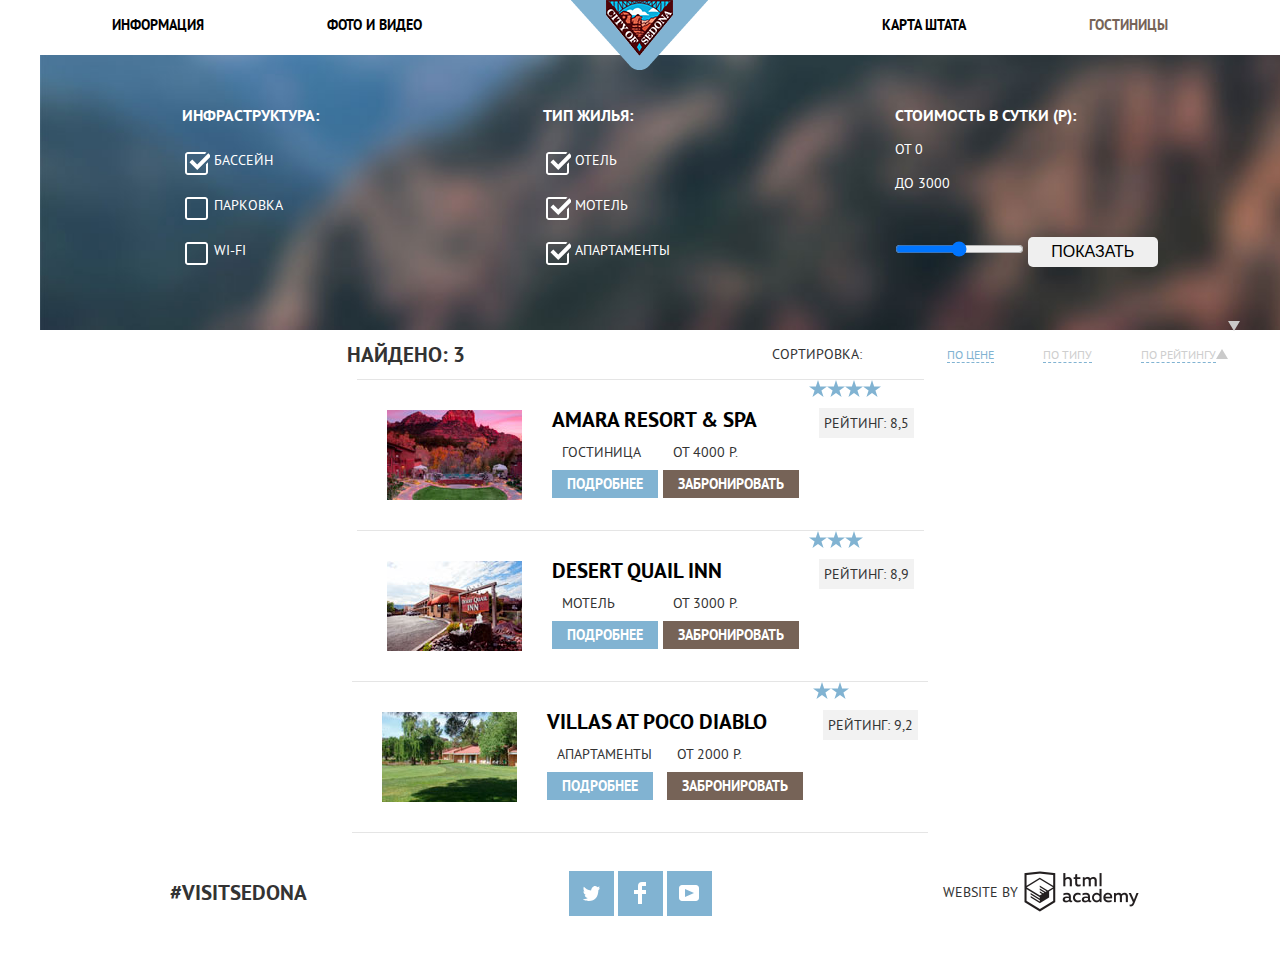
==== hotels.html @ c410ad56 "изменения" ====
<!DOCTYPE html>
<html lang="ru">
  <head>
    <meta charset="utf-8">
    <title>HTML Academy: Седона</title>
    <link href="https://fonts.googleapis.com/css?family=PT+Sans:400,700&amp;subset=cyrillic" rel="stylesheet">
    <link href="css/normalize.css" rel="stylesheet">
    <link href="css/style.css" rel="stylesheet">
  </head>
  <body>

    <header class="main-header">
      <nav class="main-navigation">
        <a class="main-header-logo" href="index.html">
          <img src="img/logo-sedona.png" alt="Логотип City of Sedona">
        </a>
        <ul class="site-navigation">
          <li><a href="index.html#info">Информация</a></li>
          <li><a href="library.html">Фото и Видео</a></li>
          <li><a href="index.html#map">Карта Штата</a></li>
          <li><a id="visited" href="hotels.html">Гостиницы</a></li>
        </ul>
      </nav>
    </header>

    <main class="hotels">
      <h1 class="visually-hidden">Поиск размещения</h1>
      <section>
        <h2 class="visually-hidden">Критерии поиска</h2>

        <form class="search-form" action="/echo" method="post">
          <ul class="settings">
            <li class="filter">Инфраструктура:
              <ul>
                <li class="filter-option"><input class="checkbox" type="checkbox" id="infr1" name="pool" value="pool" checked><label for="infr1"> Бассейн</label></li>
                <li class="filter-option"><input class="checkbox" type="checkbox" id="infr2" name="parking" value="parking"><label for="infr2"> Парковка</label></li>
                <li class="filter-option"><input class="checkbox" type="checkbox" id="infr3" name="wi-fi" value="wi-fi"><label for="infr3"> Wi-Fi</label></li>
              </ul>
            </li>
            <li class="filter">Тип жилья:
              <ul>
                <li class="filter-option"><input class="checkbox" type="checkbox" id="type1" name="hotel" value="hotel" checked><label for="type1"> Отель</label></li>
                <li class="filter-option"><input class="checkbox" type="checkbox" id="type2" name="motel" value="motel" checked><label for="type2"> Мотель</label></li>
                <li class="filter-option"><input class="checkbox" type="checkbox" id="type3" name="apartments" value="apartments" checked><label for="type3"> Апартаменты</label></li>
              </ul>
            </li>
            <li class="filter">Стоимость в сутки (Р):
              <div class="price-range">
                <p>От 0</p><p>До 3000</p>
              </div>
              <input type="range" name="range" min="0" max="3500" step="10">
              <button class="results-btn" type="submit">Показать</button>
            </li>
          </ul>
        </form>
      </section>

      <section class="results">
        <h2 class="visually-hidden">Результаты поиска</h2>

        <div class="results-controls">
          <p class="results-title">Найдено:<output name="results-number" id="results-number"> 3</output></p>
          <p class="sorting">Сортировка:</p>

          <ul class="sorting-list">
            <li><a id="active" href="pricing.hotels.html">По цене</a></li>
            <li><a href="housing.hotels.html">По типу</a></li>
            <li><a href="ranking.hotels.html">По рейтингу</a></li>
          </ul>

          <div class="sorting-controls">
            <a class="sorting-up" href="#"></a>
            <a class="sorting-down" href="#"></a>
          </div>
        </div>

        <ul class="sorting-item">

          <li class="item">
            <img class="hotel-photo" src="img/amararesortspa.jpg" alt="Изображение Amara Resort & SPA">
            <div class="hotel-description">
              <a class="item-title" href="Amara-Resort-SPA.html">Amara Resort & SPA</a>
              <div class="reference">
                <div>
                  <p>Гостиница</p>
                  <a class="hotel-info" href="hotel-info.html">Подробнее</a>
                </div>
                <div>
                  <p>От 4000 Р.</p>
                  <a class="hotel-booking" href="hotel-book.html">Забронировать</a>
                </div>
              </div>
            </div>
            <div class="raiting">
              <div class="four-stars"></div>
              <p>Рейтинг: 8,5</p>
            </div>
          </li>

          <li class="item">
            <img class="hotel-photo"  src="img/desertquailinn-hotels.jpg" alt="Изображение Desert Quail Inn">
            <div class="hotel-description">
              <a class="item-title" href="Desert-Quail-Inn.html">Desert Quail Inn</a>
              <div class="reference">
                <div>
                  <p>Мотель</p>
                  <a class="hotel-info" href="hotel-info.html">Подробнее</a>
                </div>
                <div>
                  <p>От 3000 Р.</p>
                  <a class="hotel-booking" href="hotel-book.html">Забронировать</a>
                </div>
              </div>
            </div>
            <div class="raiting">
              <div class="three-stars"></div>
              <p>Рейтинг: 8,9</p>
            </div>
          </li>

          <li class="item">
            <img class="hotel-photo" src="img/villasatpocodiablo-hotels.jpg" alt="Изображение Villas at Poco Diablo">
            <div class="hotel-description">
              <a class="item-title" href="Villas-at-Poco-Diablo.html">Villas at Poco Diablo</a>
              <div class="reference">
                <div>
                  <p>Апартаменты</p>
                  <a class="hotel-info" href="hotel-info.html">Подробнее</a>
                </div>
                <div>
                  <p>От 2000 Р.</p>
                  <a class="hotel-booking" href="hotel-book.html">Забронировать</a>
                </div>
              </div>
            </div>
            <div class="raiting">
              <div class="two-stars"></div>
              <p>Рейтинг: 9,2</p>
            </div>
          </li>
        </ul>

      </section>
    </main>

    <footer class="main-footer">
      <p class="hashtag">#visitsedona</p>

      <div>
        <a class="social" href="#"><div class="twitter"></div></a>
        <a class="social" href="#"><div class="facebook"></div></a>
        <a class="social" href="#"><div class="youtube"></div></a>
      </div>

      <p class="copyright">Website by
        <a class="design" href="https://htmlacademy.ru/intensive/htmlcss">
        </a>
      </p>
    </footer>

  </body>
</html>
---- css/style.css ----
@font-face {
  font-family: "PT Sans";
  src: url(../fonts/ptsans.woff2) format("woff2");
  font-weight: 400;
  font-style: normal;
}

@font-face {
  font-family: "PT Sans";
  src: url(../fonts/ptsansbold.woff2) format("woff2");
  font-weight: 700;
  font-style: normal;
}

body {
  margin: 0 auto;
  padding: 0;
  max-width: 1200px;
  min-width: 768px;
  line-height: 20px;
  text-align: center;

  font-family: "PT Sans", "Arial", sans-serif;
  font-size: 14px;
  color: rgb(51, 51, 51);
  text-transform: uppercase;
}

a {
  text-decoration: none;
  color: #000000;
}

h3 {
  padding: 0 35px;
  text-align: center;
  font-size: 21px;
}

.visually-hidden {
  display: none;
}

.map {
  margin-bottom: -50px;
}

/* HEADER */

.main-navigation {
  padding: 0;
  margin: 0 auto;
}

.main-header-logo {
  display: inline-block;
  width: 100%;
  padding: 0;
  margin: 0 auto;
}

li {
  list-style: none;
}

.main-navigation ul {
  display: flex;
  justify-content: space-between;
  padding: 0;
  margin: -60px 6% 20px 6%;
}

.site-navigation li {
  font-weight: bold;
}

.site-navigation li:nth-child(2) {
  margin-right: 16%;
}

.site-navigation li:nth-child(3) {
  margin-left: 16%;
}

.site-navigation a:hover {
  color: rgb(129, 179, 210);
}

.site-navigation a:active {
  color: rgb(206, 206, 206);
}

#visited {
  color: rgb(118, 99, 87);
}

/* FOOTER */
.main-footer {
  z-index: 100;
  display: flex;
  justify-content: space-between;
  align-items: center;
  height: 120px;
  margin: 0 auto;
  padding: 0;
  background: rgba(255, 255, 255, 0.8);
}

.hashtag {
  width: 33%;
  vertical-align: middle;
  text-align: center;

  font-size: 21px;
  font-weight: bold;
}

.social {
  display: inline-block;
  vertical-align: middle;
  width: 45px;
  height: 45px;
  background-color: rgb(129, 179, 210);
}

.social:hover {
  background-color: rgb(102, 158, 192);
}

.social:active {
  background-color: rgb(84, 150, 189);
}

.social div:active {
  opacity: 0.3;
}

.twitter {
  display: block;
  width: 45px;
  height: 45px;
  background-image: url("../img/twitter.svg");
  background-repeat: no-repeat;
  background-position: center;
}

.facebook {
  display: block;
  width: 45px;
  height: 45px;
  background-image: url("../img/fb-icon.svg");
  background-repeat: no-repeat;
  background-position: center;
}

.youtube {
  display: block;
  width: 45px;
  height: 45px;
  background-image: url("../img/youtube.svg");
  background-repeat: no-repeat;
  background-position: center;
}

.copyright {
  display: inline-block;
  align-items: middle;
  width: 33%;
  white-space: nowrap;
}

.design {
  display: inline-block;
  width: 120px;
  height: 45px;
  vertical-align: middle;
  background-image: url("../img/logo-htmlacademy.png");
  background-repeat: no-repeat;
  background-position: right;
  background-size: auto;
  background-position: top;
}

.design:hover {
  background-image: url("../img/logo-htmlacademy.png");
  background-repeat: no-repeat;
  background-position: right;
  background-size: auto;
  background-position: 50% 53%;
}

.design:active {
  display: inline-block;
  width: 120px;
  height: 45px;
  vertical-align: middle;
  background-image: url("../img/logo-htmlacademy.png");
  background-repeat: no-repeat;
  background-position: right;
  background-size: auto;
  background-position: 50% 104%;
}

/* CONTAINER */

.mountains {
  z-index: -1;
  position: relative;
  width: 100%;
  height: 500px;
  margin: auto;
  background-image: url("../img/background-index.jpg");
  background-position: top;
  background-repeat: no-repeat;
  background-size: cover;
}

.text {
  height: 500px;
  width: 100%;
  margin: auto;
  background-image: url("../img/text-index.png");
  background-position: center;
  background-repeat: no-repeat;
}

.frame {
  position: absolute;
  bottom: 0;
  width: 100%;
  height: 60px;
  margin: 0 auto;
  background: url("../img/frame-index.png"); background-repeat: no-repeat;
  background-position: bottom;
}

.welcome-promo {
  margin: 40px auto;
  font-size: 21px;
  font-weight: bold;
}

.welcome-text {
  margin: 40px auto 60px auto;
}

.features-ill,
.features-ill p {
  margin: 0 auto;
  display: flex;
  justify-content: center;
  background-color: rgb(129, 179, 210);
  color: #ffffff;
}

.services {
  margin: 0 auto;
}

.reverse {
  display: flex;
  flex-direction: row-reverse;
  justify-content: center;
  align-items: stretch;
}

.service-item,
.feature {
  margin: 0 auto;
  padding: 50px;
  display: flex;
  flex-direction: column;
  justify-content: center;
  align-items: stretch;
  width: 33.33%;
}

.number {
  padding: 20px;
}

.service-navigator,
.features-list {
  margin: 0;
  padding: 0;
  display: flex;
  justify-content: space-between;
}

.housing::before {
  content: "";
  display: block;
  margin: 20px auto;
  width: 75px;
  height: 75px;
  background-image: url("../img/icon-1.svg");
  background-repeat: no-repeat;
}

.food::before {
  content: "";
  display: block;
  margin: 20px auto;
  width: 75px;
  height: 75px;
  background-image: url("../img/icon-3.svg");
  background-repeat: no-repeat;
}

.souvenirs::before {
  content: "";
  display: block;
  margin: 20px auto;
  width: 65px;
  height: 75px;
  background-image: url("../img/icon-2.svg");
  background-repeat: no-repeat;
}

.features {
  margin: 0 auto;
  background-color: rgb(238, 238, 238);
}

.illustration-1 {
  display: block;
  width: 66.66%;
  background-image: url("../img/sedonacity-index.jpg");
  background-position: center;
  background-repeat: no-repeat;
  background-size: cover;
}

.illustration-2 {
  display: block;
  width: 66.66%;
  background-image: url("../img/devilroad-index.jpg");
  background-position: center;
  background-repeat: no-repeat;
  background-size: cover;
}

.service-item {
  position: relative;
  margin: 0 auto;
  padding: 30px;
  text-align: center;
}

.question {
  margin: 50px auto;
  font-size: 30px;
  text-align: center;
  font-weight: bold;
}

.form-title {
  margin: 50px auto 0 auto;
  width: 570px;
  height: 85;
  padding: 25px;
  background-color: rgb(118, 99, 87);

  font-size: 21px;
  font-weight: bold;
  text-align: center;
  color: #ffffff;
}

.hotel-search {
  z-index: 10;
  position: absolute;
  margin: 0 auto;
  right: 0;
  left: 0;
  padding: 50px;
  width: 520px;
  height: 350px;
  text-align: center;
  vertical-align: middle;
  background-color: #ffffff;
  box-shadow: 0 2px 15px 1px rgba(0, 0, 0, 0.5);

  font-family: inherit;
}

.form p {
  margin: 0;
  padding: 0;

  font-weight: bold;
}

.form p > input {
  margin: 20px -2px;
  padding: 0;

  font-weight: bold;
  color: rgba(0, 0, 0,);
}

.date input {
  margin: 0 auto 20px auto;
  padding: 0;
  width: 345px;
  height: 40px;
  background-color: rgb(242, 242, 242);
  border: none;
}

.date input:hover {
  background-color: rgb(235, 235, 235);
}

.date input:focus {
  background-color: none;
  border: 3px solid rgb(235, 235, 235);
}

.counter input {
  margin: 0 auto;
  width: 40px;
  height: 40px;
  background-color: rgb(242, 242, 242);
  text-align: center;
  border: none;
  border-radius: 0;
}

.counter {
  font-size: 0;
}

.form label {
  display: inline-block;
  text-align: left;
}

.search-button {
  margin: 20px auto;
  padding: 0;
  height: 60px;
  width: 460px;
  text-align: center;
  vertical-align: middle;
  background-color: rgb(129, 179, 210);
  border: none;
  border-radius: 0;

  font-size: 21px;
  font-weight: bold;
  color: #ffffff;
}

.search-button:hover {
    background-color: rgb(129, 179, 210);
}

.search-button:active {
    opacity: 5;
    background-color: rgb(84, 150, 189);
}
/* Hotels*/

#active {
  color: rgb(129, 179, 210);
}

.search-form {
  width: 100%;
  height: 215px;
  margin: 0 auto;
  padding: 30px;
  background: url("../img/background-hotes.jpg") no-repeat 100%;
  background-position: center;
  background-size: cover;

  font-family: inherit;
  color: #ffffff;
}

.settings {
  display: flex;
  margin: 0;
  padding: 0;

  font-size: 16px;
  font-weight: bold;
}

.filter {
  margin: 20px auto;
  padding: 0;
  text-align: left;
}

.filter ul {
  padding: 0;
}

.filter-option {
  margin: 25px auto;
  padding-left: 15px;
  font-size: 14px;
  font-weight: normal;
}

.checkbox {
  opacity: 0;
}

label {
  position: relative;
}

input[type="checkbox"] + label::before {
  position: absolute;
  top: 0;
  left: -25px;
  content: "";
  display: block;
  width: 25px;
  height: 25px;
  background-image: url("../img/checkbox-off.svg");
  background-repeat: no-repeat;
  background-position: left;
}

input[type="checkbox"]:checked + label::before {
  position: absolute;
  top: 0;
  left: -25px;
  content: "";
  display: block;
  width: 25px;
  height: 25px;
  background-image: url("../img/checkbox-on.svg");
  background-repeat: no-repeat;
  background-position: left;
}

.price-range {
  font-size: 14px;
  font-weight: normal;
}

.results-btn {
  margin: 30px auto;
  width: 130px;
  height: 30px;
  border-radius: 5px;
  border-color: transparent;
  text-transform: uppercase;
}

.results {
  display: flex;
  flex-direction: column;
  align-items: stretch;
}

.results-controls {
  display: flex;
  justify-content: flex-start;
  margin: 0;
  padding: 0;
}

.results-controls li {
  display: inline-block;
  margin-left: 45px;

  font-size: 12px;
}

.results-title,
.results-number,
.item-title  {
  margin: auto;
  font-size: 21px;
  font-weight: bold;
}

.sorting-list a {
  border-bottom: 1px dashed rgb(129, 179, 210);
  color: rgb(206, 206, 206);

}
.sorting-list a:hover {
  border-bottom: 1px dashed rgb(129, 179, 210);
  color: rgb(129, 179, 210);
}

.sorting-list a:active {
  color: rgb(0, 0, 0);
}

.sorting-up {
  width: 0;
	height: 0;
	border-left: 6px solid transparent;
	border-right: 6px solid transparent;
	border-bottom: 10px solid rgb(202, 202, 202);
}

.sorting-up:hover {
  border-bottom: 10px solid rgb(0, 0, 0);
}

.sorting-up:active {
  border-bottom: 10px solid rgb(129, 179, 210);
}

.sorting-down {
  width: 0;
	height: 0;
  border-top: 10px solid rgb(202, 202, 202);
	border-left: 6px solid transparent;
	border-right: 6px solid transparent;
}

.sorting-down:hover {
  border-top: 10px solid rgb(0, 0, 0);
}

.sorting-down:active {
  border-top: 10px solid rgb(129, 179, 210);
}

.sorting-item {
  display: flex;
  flex-direction: column;
  margin: 0 auto;
  padding: 0;
}

.item {
  display: flex;
  margin: 0 auto;
  padding: 0;
  border-top: 1px solid rgb(229, 229, 229);
}

.item:last-child {
border-bottom: 1px solid rgb(229, 229, 229);
}

.hotel-photo {
  margin: 30px;
  padding: 0;
  align-self: flex-start;
}

.hotel-description {
  display: inline-block;
  margin: 30px 0;
  padding: 0;
  text-align: left;
}

.item p {
  margin: 10px;
  padding: 0;
}

.reference {
  margin-right: 5px;
  display: flex;
  flex-direction: row;
}

.reference div {
  margin-right: 5px;
}

.item-title:hover {
  color: rgb(129, 179, 210);
}

.item-title:active {
  color: rgb(206, 206, 206);
}

.hotel-info {
  margin: 0 auto;
  padding: 5px 15px;
  text-align: center;
  vertical-align: middle;
  background-color: rgb(129, 179, 210);

  font-weight: bold;
  color: #ffffff;
}

.hotel-info:hover {
  background-color: rgb(102, 158, 192);
}

.hotel-info:active {
  background-color: rgb(84, 150, 189);
  color: rgba(255, 225, 225, 0.5);
}

.hotel-booking {
  margin: 0 auto;
  padding: 5px 15px;
  text-align: center;
  vertical-align: middle;
  background-color: rgb(118, 99, 87);

  font-size: 14px;
  font-weight: bold;
  color: #ffffff;
}

.hotel-booking:hover {
  background-color: rgb(96, 78, 67);
}

.hotel-booking:active {
  background-color: rgb(80, 62, 51);
  color: rgba(255, 225, 225, 0.5);
}

.raiting {
  margin: 0;
  padding: 0;
  justify-content: flex-end;
  align-items: stretch;
}

.raiting p {
  padding: 5px;
  background-color: rgb(242, 242, 242);
  text-align: right;
  vertical-align: bottom;
}

.four-stars {
  content: "";
  display: block;
  width: 72px;
  height: 18px;
  background-image: url(../img/star.svg);
  background-repeat: repeat-x;
}

.three-stars {
  content: "";
  display: block;
  width: 54px;
  height: 18px;
  background-image: url(../img/star.svg);
  background-repeat: repeat-x;
}

.two-stars {
  content: "";
  display: block;
  width: 36px;
  height: 18px;
  background-image: url(../img/star.svg);
  background-repeat: repeat-x;
}
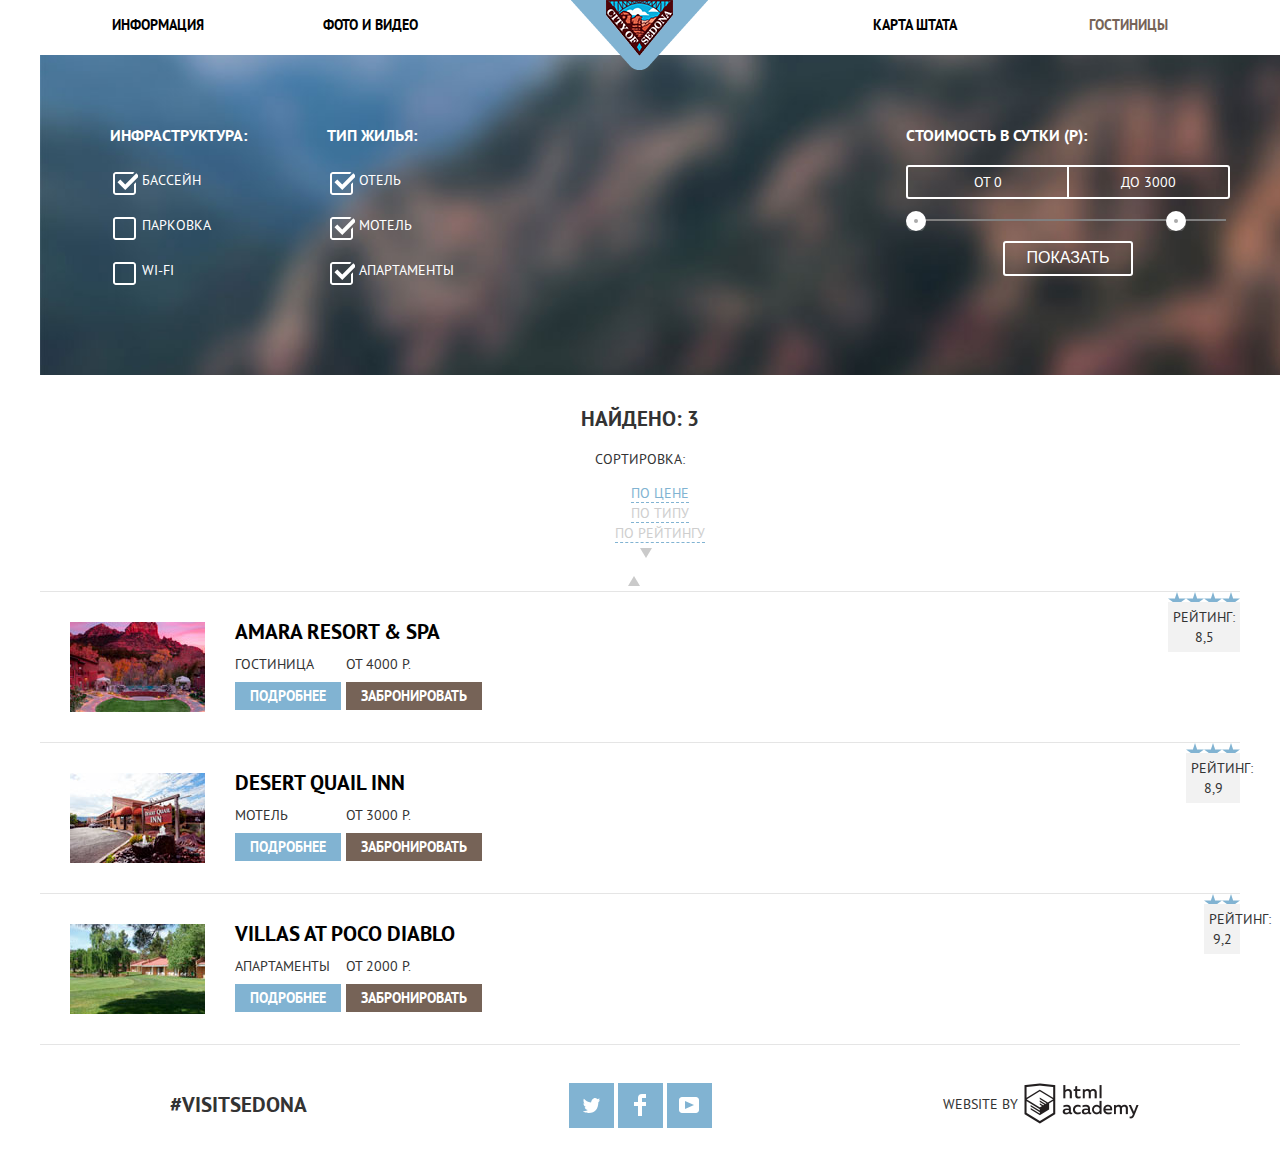
==== commit 1dd4dffa: "Правки" ====
--- a/hotels.html
+++ b/hotels.html
@@ -46,21 +46,25 @@
             </li>
             <li class="filter">Стоимость в сутки (Р):
               <div class="price-range">
-                <p>От 0</p><p>До 3000</p>
+                <p class="from">От 0</p><p>До 3000</p>
               </div>
-              <input type="range" name="range" min="0" max="3500" step="10">
+              <div class="range">
+                <div class="left handle">
+                </div>
+                <div class="right handle">
+                </div>
+              </div>
               <button class="results-btn" type="submit">Показать</button>
             </li>
           </ul>
         </form>
       </section>
 
-      <section class="results">
+      <section>
         <h2 class="visually-hidden">Результаты поиска</h2>
-
-        <div class="results-controls">
+        <p class="results">
           <p class="results-title">Найдено:<output name="results-number" id="results-number"> 3</output></p>
-          <p class="sorting">Сортировка:</p>
+          <p>Сортировка:</p>
 
           <ul class="sorting-list">
             <li><a id="active" href="pricing.hotels.html">По цене</a></li>
@@ -72,7 +76,7 @@
             <a class="sorting-up" href="#"></a>
             <a class="sorting-down" href="#"></a>
           </div>
-        </div>
+        </p>
 
         <ul class="sorting-item">
 
@@ -91,8 +95,7 @@
                 </div>
               </div>
             </div>
-            <div class="raiting">
-              <div class="four-stars"></div>
+            <div class="raiting four-stars">
               <p>Рейтинг: 8,5</p>
             </div>
           </li>
@@ -112,8 +115,7 @@
                 </div>
               </div>
             </div>
-            <div class="raiting">
-              <div class="three-stars"></div>
+            <div class="raiting three-stars">
               <p>Рейтинг: 8,9</p>
             </div>
           </li>
@@ -133,8 +135,7 @@
                 </div>
               </div>
             </div>
-            <div class="raiting">
-              <div class="two-stars"></div>
+            <div class="raiting two-stars">
               <p>Рейтинг: 9,2</p>
             </div>
           </li>
--- a/css/style.css
+++ b/css/style.css
@@ -41,8 +41,8 @@
   display: none;
 }
 
-.map {
-  margin-bottom: -50px;
+.maps {
+  margin-bottom: -25px;
 }
 
 /* HEADER */
@@ -71,15 +71,26 @@
 }
 
 .site-navigation li {
-  font-weight: bold;
-}
-
+  width: 20%;
+  font-weight: bold;
+}
+
+.site-navigation li:first-child,
 .site-navigation li:nth-child(2) {
-  margin-right: 16%;
+  text-align: left;
+}
+
+.site-navigation li:nth-child(2) {
+  margin-right: auto;
 }
 
 .site-navigation li:nth-child(3) {
-  margin-left: 16%;
+  margin-left: auto;
+}
+
+.site-navigation li:nth-child(3),
+.site-navigation li:last-child {
+  text-align: right;
 }
 
 .site-navigation a:hover {
@@ -96,6 +107,7 @@
 
 /* FOOTER */
 .main-footer {
+  position: relative;
   z-index: 100;
   display: flex;
   justify-content: space-between;
@@ -244,15 +256,15 @@
   margin: 40px auto 60px auto;
 }
 
-.features-ill,
-.features-ill p {
-  margin: 0 auto;
-  display: flex;
-  justify-content: center;
+.features-ill {
+  margin: 0;
+  display: flex;
+  box-sizing: border-box;
   background-color: rgb(129, 179, 210);
   color: #ffffff;
 }
 
+}
 .services {
   margin: 0 auto;
 }
@@ -260,19 +272,17 @@
 .reverse {
   display: flex;
   flex-direction: row-reverse;
-  justify-content: center;
   align-items: stretch;
 }
 
 .service-item,
 .feature {
-  margin: 0 auto;
+  margin: 0;
   padding: 50px;
-  display: flex;
-  flex-direction: column;
-  justify-content: center;
-  align-items: stretch;
+  box-sizing: border-box;
+  align-self: center;
   width: 33.33%;
+  flex-grow: 1;
 }
 
 .number {
@@ -318,26 +328,27 @@
 }
 
 .features {
-  margin: 0 auto;
+  margin: 0;
+  align-items: stretch;
   background-color: rgb(238, 238, 238);
 }
 
 .illustration-1 {
-  display: block;
   width: 66.66%;
   background-image: url("../img/sedonacity-index.jpg");
   background-position: center;
   background-repeat: no-repeat;
   background-size: cover;
+  flex-shrink: 1;
 }
 
 .illustration-2 {
-  display: block;
   width: 66.66%;
   background-image: url("../img/devilroad-index.jpg");
   background-position: center;
   background-repeat: no-repeat;
   background-size: cover;
+  flex-shrink: 1;
 }
 
 .service-item {
@@ -345,6 +356,11 @@
   margin: 0 auto;
   padding: 30px;
   text-align: center;
+}
+
+.span {
+  margin: 20px auto;
+  padding: 0;
 }
 
 .question {
@@ -370,51 +386,86 @@
 .hotel-search {
   z-index: 10;
   position: absolute;
-  margin: 0 auto;
+  display: inline-block;
   right: 0;
   left: 0;
-  padding: 50px;
-  width: 520px;
+  margin: 0 auto;
+  padding: 55px;
+  width: 510px;
   height: 350px;
-  text-align: center;
-  vertical-align: middle;
   background-color: #ffffff;
   box-shadow: 0 2px 15px 1px rgba(0, 0, 0, 0.5);
 
-  font-family: inherit;
-}
-
-.form p {
-  margin: 0;
-  padding: 0;
-
-  font-weight: bold;
-}
-
-.form p > input {
-  margin: 20px -2px;
-  padding: 0;
-
-  font-weight: bold;
-  color: rgba(0, 0, 0,);
+  font: inherit;
+}
+
+.date,
+.counter {
+  position: relative;
+  display: inline-block;
+  margin: 20px auto;
+  padding: 0;
 }
 
 .date input {
-  margin: 0 auto 20px auto;
-  padding: 0;
   width: 345px;
   height: 40px;
   background-color: rgb(242, 242, 242);
-  border: none;
+  border: 3px solid rgb(242, 242, 242);
 }
 
 .date input:hover {
   background-color: rgb(235, 235, 235);
+  border: 3px solid rgb(235, 235, 235);
 }
 
 .date input:focus {
-  background-color: none;
+  background: none;
   border: 3px solid rgb(235, 235, 235);
+}
+
+.form label {
+  text-align: left;
+  font-weight: bold;
+}
+
+.calendar {
+  position: absolute;
+  top: 10px;
+  right: 10px;
+  display: block;
+  width: 25px;
+  height: 25px;
+  background-image: url("../img/calendar.png");
+  background-repeat: no-repeat;
+  background-position: top;
+}
+
+.calendar:hover {
+  display: block;
+  width: 25px;
+  height: 25px;
+  background-image: url("../img/calendar.png");
+  background-repeat: no-repeat;
+  background-position: 50% 52%;
+}
+
+.calendar:active {
+  display: block;
+  width: 25px;
+  height: 25px;
+  background-image: url("../img/calendar.png");
+  background-repeat: no-repeat;
+  background-position: 50% 104%;
+}
+
+.guests {
+  display: flex;
+  margin-top: 20px;
+  margin-bottom: 20px;
+  margin-left: 30px;
+  align-items: baseline;
+  text-align: center;
 }
 
 .counter input {
@@ -425,15 +476,14 @@
   text-align: center;
   border: none;
   border-radius: 0;
+
+  font-size: 14px;
+  font-weight: bold;
 }
 
 .counter {
   font-size: 0;
-}
-
-.form label {
-  display: inline-block;
-  text-align: left;
+  margin: 0 auto;
 }
 
 .search-button {
@@ -449,6 +499,7 @@
 
   font-size: 21px;
   font-weight: bold;
+  text-transform: uppercase;
   color: #ffffff;
 }
 
@@ -468,7 +519,6 @@
 
 .search-form {
   width: 100%;
-  height: 215px;
   margin: 0 auto;
   padding: 30px;
   background: url("../img/background-hotes.jpg") no-repeat 100%;
@@ -489,13 +539,17 @@
 }
 
 .filter {
-  margin: 20px auto;
+  margin: 40px;
   padding: 0;
   text-align: left;
 }
 
 .filter ul {
   padding: 0;
+}
+
+.filter:last-child {
+  margin-left: auto;
 }
 
 .filter-option {
@@ -540,43 +594,77 @@
 }
 
 .price-range {
+  margin: 20px 0;
+  width: 320px;
+  display: flex;
+  border: 2px solid white;
+  border-radius: 3px;
   font-size: 14px;
   font-weight: normal;
 }
 
+.price-range p {
+  margin: 0;
+  padding: 5px;
+  width: 50%;
+  text-align: center;
+}
+
+.from {
+  border-right: 2px solid white;
+}
+
+.range {
+  position: relative;
+  margin: 20px 0;
+  border-bottom: 2px solid gray;
+  width: 320px;
+}
+
+.handle {
+  display: inline-block;
+  width: 20px;
+  height: 20px;
+  background-image: url("../img/filter-button.svg");
+  background-repeat: no-repeat;
+}
+
+.left {
+  position: absolute;
+  top: -8px;
+}
+
+.right {
+  position: absolute;
+  top: -8px;
+  right: 40px;
+}
+
 .results-btn {
-  margin: 30px auto;
+  display: block;
+  margin: 20px auto;
   width: 130px;
-  height: 30px;
-  border-radius: 5px;
-  border-color: transparent;
+  height: 35px;
+  border: 2px solid white;
+  border-radius: 3px;
+  background-color: transparent;
+  color: inherit;
   text-transform: uppercase;
 }
 
 .results {
   display: flex;
-  flex-direction: column;
-  align-items: stretch;
-}
-
-.results-controls {
-  display: flex;
-  justify-content: flex-start;
-  margin: 0;
-  padding: 0;
-}
-
+  flex-direction: row;
+}
 .results-controls li {
-  display: inline-block;
+  display: inline;
   margin-left: 45px;
-
   font-size: 12px;
 }
 
 .results-title,
-.results-number,
 .item-title  {
-  margin: auto;
+  margin: 20px 0;
   font-size: 21px;
   font-weight: bold;
 }
@@ -628,9 +716,7 @@
 }
 
 .sorting-item {
-  display: flex;
-  flex-direction: column;
-  margin: 0 auto;
+  margin: 0;
   padding: 0;
 }
 
@@ -653,13 +739,14 @@
 
 .hotel-description {
   display: inline-block;
+  flex-grow: 1;
   margin: 30px 0;
   padding: 0;
   text-align: left;
 }
 
 .item p {
-  margin: 10px;
+  margin: 10px auto;
   padding: 0;
 }
 
@@ -723,17 +810,14 @@
 }
 
 .raiting {
-  margin: 0;
-  padding: 0;
-  justify-content: flex-end;
-  align-items: stretch;
+  margin: 0 auto 0 0;
+  padding: 0;
+  text-align: center;
 }
 
 .raiting p {
   padding: 5px;
   background-color: rgb(242, 242, 242);
-  text-align: right;
-  vertical-align: bottom;
 }
 
 .four-stars {
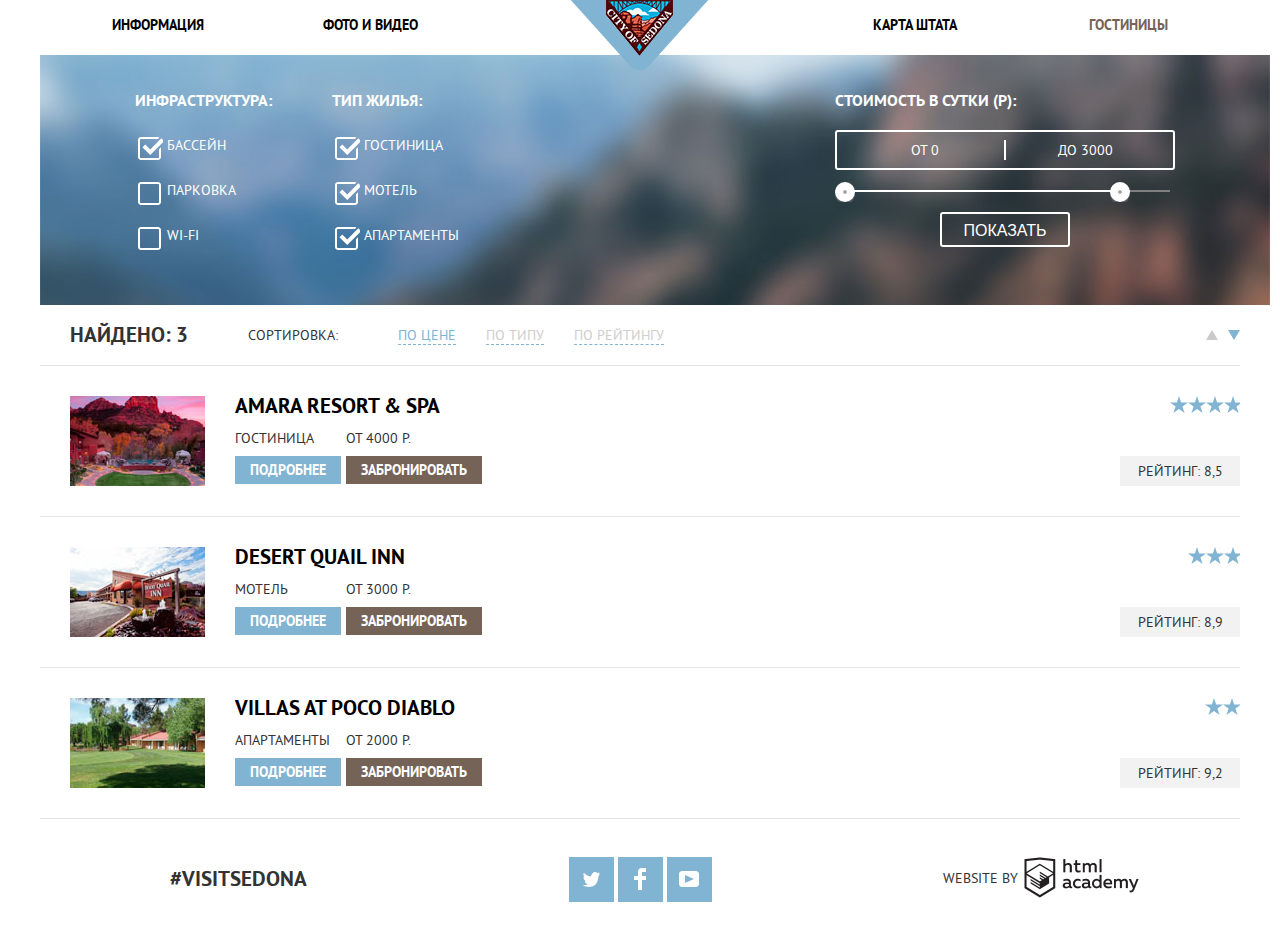
==== commit d9843a16: "Сетки" ====
--- a/hotels.html
+++ b/hotels.html
@@ -39,7 +39,7 @@
             </li>
             <li class="filter">Тип жилья:
               <ul>
-                <li class="filter-option"><input class="checkbox" type="checkbox" id="type1" name="hotel" value="hotel" checked><label for="type1"> Отель</label></li>
+                <li class="filter-option"><input class="checkbox" type="checkbox" id="type1" name="hotel" value="hotel" checked><label for="type1"> Гостиница</label></li>
                 <li class="filter-option"><input class="checkbox" type="checkbox" id="type2" name="motel" value="motel" checked><label for="type2"> Мотель</label></li>
                 <li class="filter-option"><input class="checkbox" type="checkbox" id="type3" name="apartments" value="apartments" checked><label for="type3"> Апартаменты</label></li>
               </ul>
@@ -51,6 +51,7 @@
               <div class="range">
                 <div class="left handle">
                 </div>
+                <div class="filled-range"></div>
                 <div class="right handle">
                 </div>
               </div>
@@ -62,7 +63,7 @@
 
       <section>
         <h2 class="visually-hidden">Результаты поиска</h2>
-        <p class="results">
+        <div class="results">
           <p class="results-title">Найдено:<output name="results-number" id="results-number"> 3</output></p>
           <p>Сортировка:</p>
 
@@ -74,9 +75,9 @@
 
           <div class="sorting-controls">
             <a class="sorting-up" href="#"></a>
-            <a class="sorting-down" href="#"></a>
+            <a id="on" class="sorting-down" href="#"></a>
           </div>
-        </p>
+        </div>
 
         <ul class="sorting-item">
 
@@ -95,9 +96,7 @@
                 </div>
               </div>
             </div>
-            <div class="raiting four-stars">
-              <p>Рейтинг: 8,5</p>
-            </div>
+            <div class="raiting four-stars">Рейтинг: 8,5</div>
           </li>
 
           <li class="item">
@@ -115,9 +114,7 @@
                 </div>
               </div>
             </div>
-            <div class="raiting three-stars">
-              <p>Рейтинг: 8,9</p>
-            </div>
+            <div class="raiting three-stars">Рейтинг: 8,9</div>
           </li>
 
           <li class="item">
@@ -135,9 +132,7 @@
                 </div>
               </div>
             </div>
-            <div class="raiting two-stars">
-              <p>Рейтинг: 9,2</p>
-            </div>
+            <div class="raiting two-stars">Рейтинг: 9,2</div>
           </li>
         </ul>
 
--- a/css/style.css
+++ b/css/style.css
@@ -264,11 +264,6 @@
   color: #ffffff;
 }
 
-}
-.services {
-  margin: 0 auto;
-}
-
 .reverse {
   display: flex;
   flex-direction: row-reverse;
@@ -285,6 +280,19 @@
   flex-grow: 1;
 }
 
+.service-item {
+  position: relative;
+}
+
+.features {
+  margin: 0;
+  background-color: rgb(238, 238, 238);
+}
+
+.services {
+  margin: 0 auto;
+}
+
 .number {
   padding: 20px;
 }
@@ -327,12 +335,6 @@
   background-repeat: no-repeat;
 }
 
-.features {
-  margin: 0;
-  align-items: stretch;
-  background-color: rgb(238, 238, 238);
-}
-
 .illustration-1 {
   width: 66.66%;
   background-image: url("../img/sedonacity-index.jpg");
@@ -349,18 +351,6 @@
   background-repeat: no-repeat;
   background-size: cover;
   flex-shrink: 1;
-}
-
-.service-item {
-  position: relative;
-  margin: 0 auto;
-  padding: 30px;
-  text-align: center;
-}
-
-.span {
-  margin: 20px auto;
-  padding: 0;
 }
 
 .question {
@@ -399,8 +389,7 @@
   font: inherit;
 }
 
-.date,
-.counter {
+.date {
   position: relative;
   display: inline-block;
   margin: 20px auto;
@@ -464,12 +453,14 @@
   margin-top: 20px;
   margin-bottom: 20px;
   margin-left: 30px;
+  padding: 0;
   align-items: baseline;
   text-align: center;
 }
 
 .counter input {
   margin: 0 auto;
+  padding: 0;
   width: 40px;
   height: 40px;
   background-color: rgb(242, 242, 242);
@@ -484,6 +475,27 @@
 .counter {
   font-size: 0;
   margin: 0 auto;
+}
+
+.counter-children-up,
+.counter-children-down,
+.counter-adults-up,
+.counter-adults-down {
+  color: rgb(202, 202, 202);
+}
+
+.counter-children-up:hover,
+.counter-children-down:hover,
+.counter-adults-up:hover,
+.counter-adults-down:hover {
+  color: rgb(0, 0, 0);
+}
+
+.counter-children-up:active,
+.counter-children-down:active,
+.counter-adults-up:active,
+.counter-adults-down:active {
+  color: rgb(129, 179, 210);
 }
 
 .search-button {
@@ -520,9 +532,9 @@
 .search-form {
   width: 100%;
   margin: 0 auto;
-  padding: 30px;
+  padding: 15px;
   background: url("../img/background-hotes.jpg") no-repeat 100%;
-  background-position: center;
+  background-position: top;
   background-size: cover;
 
   font-family: inherit;
@@ -531,7 +543,7 @@
 
 .settings {
   display: flex;
-  margin: 0;
+  margin: 0 50px;
   padding: 0;
 
   font-size: 16px;
@@ -539,7 +551,7 @@
 }
 
 .filter {
-  margin: 40px;
+  margin: 20px 30px;
   padding: 0;
   text-align: left;
 }
@@ -595,6 +607,7 @@
 
 .price-range {
   margin: 20px 0;
+  padding: 8px;
   width: 320px;
   display: flex;
   border: 2px solid white;
@@ -605,7 +618,7 @@
 
 .price-range p {
   margin: 0;
-  padding: 5px;
+  padding: 0;
   width: 50%;
   text-align: center;
 }
@@ -618,7 +631,7 @@
   position: relative;
   margin: 20px 0;
   border-bottom: 2px solid gray;
-  width: 320px;
+  width: 335px;
 }
 
 .handle {
@@ -629,6 +642,10 @@
   background-repeat: no-repeat;
 }
 
+.handle:hover {
+  transform: scale(1.1)
+}
+
 .left {
   position: absolute;
   top: -8px;
@@ -640,9 +657,17 @@
   right: 40px;
 }
 
+.filled-range {
+  position: absolute;
+  left: 15px;
+  border-bottom: 2px solid white;
+  width: 280px;
+}
+
 .results-btn {
   display: block;
   margin: 20px auto;
+  padding: 8px;
   width: 130px;
   height: 35px;
   border: 2px solid white;
@@ -652,14 +677,31 @@
   text-transform: uppercase;
 }
 
+.results-btn:hover {
+  background-color: white;
+  color: rgb(51, 51, 51);
+}
+
 .results {
+  margin: 0;
   display: flex;
   flex-direction: row;
-}
-.results-controls li {
-  display: inline;
-  margin-left: 45px;
-  font-size: 12px;
+  align-items: center;
+  justify-content: space-between;
+}
+
+.results p {
+  margin-left: 30px;
+  margin-right: 30px;
+}
+
+.sorting-list {
+  display: flex;
+  padding: 0;
+}
+
+.sorting-list li {
+  margin-left: 30px;
 }
 
 .results-title,
@@ -667,6 +709,15 @@
   margin: 20px 0;
   font-size: 21px;
   font-weight: bold;
+}
+
+.sorting-controls {
+  display: flex;
+  margin-left: auto;
+}
+
+.sorting-up {
+  margin-right: 10px;
 }
 
 .sorting-list a {
@@ -715,6 +766,10 @@
   border-top: 10px solid rgb(129, 179, 210);
 }
 
+#on {
+  border-top: 10px solid rgb(129, 179, 210);
+}
+
 .sorting-item {
   margin: 0;
   padding: 0;
@@ -810,38 +865,49 @@
 }
 
 .raiting {
-  margin: 0 auto 0 0;
-  padding: 0;
-  text-align: center;
-}
-
-.raiting p {
+  position: relative;
+  display: inline-block;
+  width: 110px;
+  margin-bottom: 30px;
   padding: 5px;
+  align-self: flex-end;
   background-color: rgb(242, 242, 242);
 }
 
-.four-stars {
+.four-stars::before {
+  position: absolute;
+  top: -60px;
+  right: 0;
   content: "";
   display: block;
-  width: 72px;
+  margin-left: auto;
+  width: 70px;
   height: 18px;
   background-image: url(../img/star.svg);
   background-repeat: repeat-x;
 }
 
-.three-stars {
+.three-stars::before {
+  position: absolute;
+  top: -60px;
+  right: 0;
   content: "";
   display: block;
-  width: 54px;
+  margin-left: auto;
+  width: 52px;
   height: 18px;
   background-image: url(../img/star.svg);
   background-repeat: repeat-x;
 }
 
-.two-stars {
+.two-stars::before {
+  position: absolute;
+  top: -60px;
+  right: 0;
   content: "";
   display: block;
-  width: 36px;
+  margin-left: auto;
+  width: 35px;
   height: 18px;
   background-image: url(../img/star.svg);
   background-repeat: repeat-x;
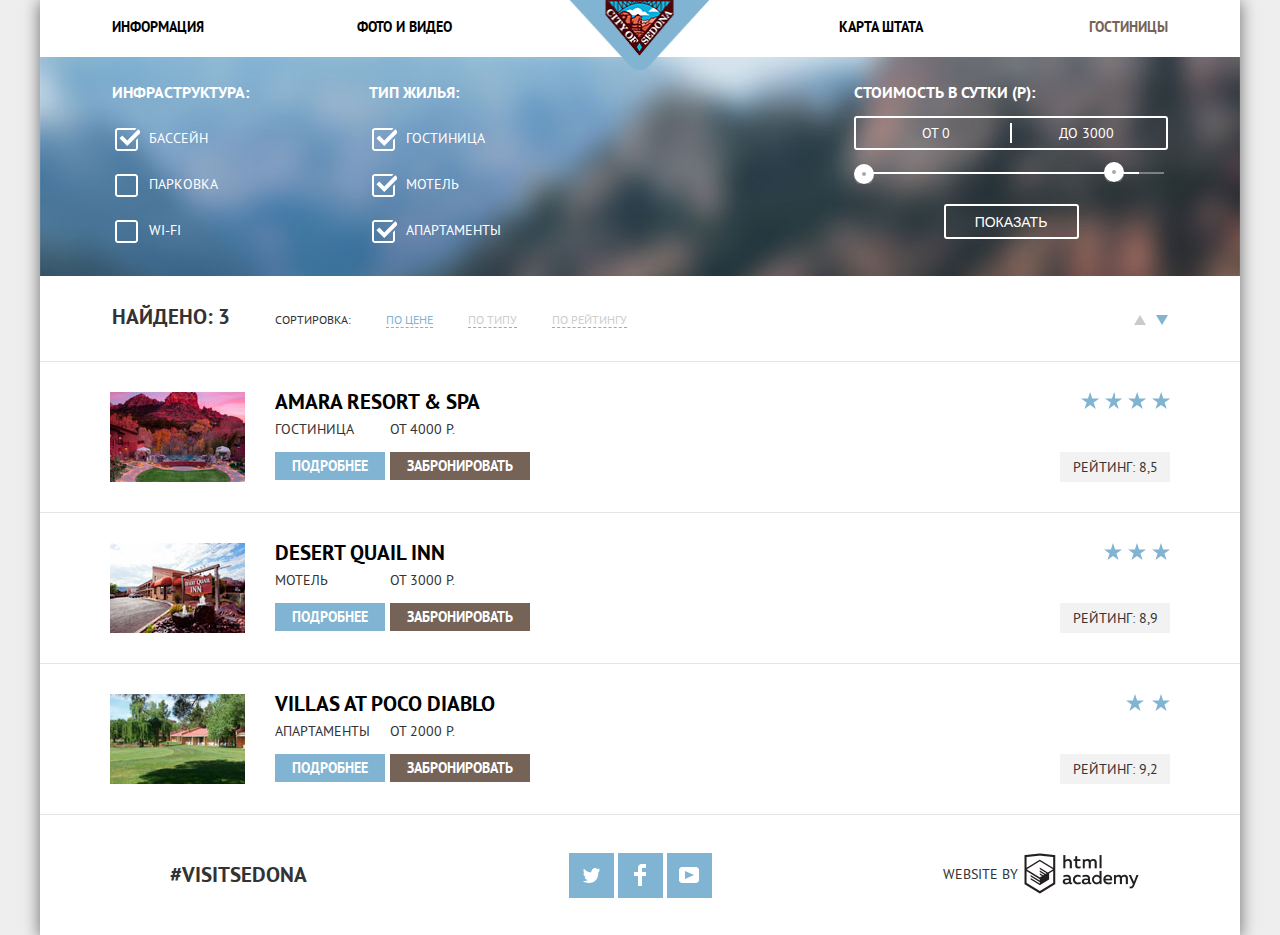
==== commit 76f2fd89: "FInal" ====
--- a/hotels.html
+++ b/hotels.html
@@ -1,5 +1,6 @@
 <!DOCTYPE html>
 <html lang="ru">
+
   <head>
     <meta charset="utf-8">
     <title>HTML Academy: Седона</title>
@@ -7,23 +8,24 @@
     <link href="css/normalize.css" rel="stylesheet">
     <link href="css/style.css" rel="stylesheet">
   </head>
+
   <body>
 
     <header class="main-header">
       <nav class="main-navigation">
         <a class="main-header-logo" href="index.html">
-          <img src="img/logo-sedona.png" alt="Логотип City of Sedona">
+          <img src="img/logo-sedona.png" width="140px" height="70px" alt="Логотип City of Sedona">
         </a>
         <ul class="site-navigation">
           <li><a href="index.html#info">Информация</a></li>
           <li><a href="library.html">Фото и Видео</a></li>
           <li><a href="index.html#map">Карта Штата</a></li>
-          <li><a id="visited" href="hotels.html">Гостиницы</a></li>
+          <li><a class="visited" href="hotels.html">Гостиницы</a></li>
         </ul>
       </nav>
     </header>
 
-    <main class="hotels">
+    <main class="container">
       <h1 class="visually-hidden">Поиск размещения</h1>
       <section>
         <h2 class="visually-hidden">Критерии поиска</h2>
@@ -65,24 +67,24 @@
         <h2 class="visually-hidden">Результаты поиска</h2>
         <div class="results">
           <p class="results-title">Найдено:<output name="results-number" id="results-number"> 3</output></p>
-          <p>Сортировка:</p>
+          <p class="sorting">Сортировка:</p>
 
           <ul class="sorting-list">
-            <li><a id="active" href="pricing.hotels.html">По цене</a></li>
+            <li><a class="active" href="pricing.hotels.html">По цене</a></li>
             <li><a href="housing.hotels.html">По типу</a></li>
             <li><a href="ranking.hotels.html">По рейтингу</a></li>
           </ul>
 
           <div class="sorting-controls">
             <a class="sorting-up" href="#"></a>
-            <a id="on" class="sorting-down" href="#"></a>
+            <a class="sorting-down on" href="#"></a>
           </div>
         </div>
 
         <ul class="sorting-item">
 
           <li class="item">
-            <img class="hotel-photo" src="img/amararesortspa.jpg" alt="Изображение Amara Resort & SPA">
+            <img class="hotel-photo" src="img/amararesortspa.jpg" width="135px" height="90px" alt="Изображение Amara Resort & SPA">
             <div class="hotel-description">
               <a class="item-title" href="Amara-Resort-SPA.html">Amara Resort & SPA</a>
               <div class="reference">
@@ -100,7 +102,7 @@
           </li>
 
           <li class="item">
-            <img class="hotel-photo"  src="img/desertquailinn-hotels.jpg" alt="Изображение Desert Quail Inn">
+            <img class="hotel-photo"  src="img/desertquailinn-hotels.jpg" width="135px" height="90px" alt="Изображение Desert Quail Inn">
             <div class="hotel-description">
               <a class="item-title" href="Desert-Quail-Inn.html">Desert Quail Inn</a>
               <div class="reference">
@@ -118,7 +120,7 @@
           </li>
 
           <li class="item">
-            <img class="hotel-photo" src="img/villasatpocodiablo-hotels.jpg" alt="Изображение Villas at Poco Diablo">
+            <img class="hotel-photo" src="img/villasatpocodiablo-hotels.jpg" width="135px" height="90px" alt="Изображение Villas at Poco Diablo">
             <div class="hotel-description">
               <a class="item-title" href="Villas-at-Poco-Diablo.html">Villas at Poco Diablo</a>
               <div class="reference">
@@ -153,6 +155,5 @@
         </a>
       </p>
     </footer>
-
   </body>
 </html>
--- a/css/style.css
+++ b/css/style.css
@@ -12,6 +12,10 @@
   font-style: normal;
 }
 
+html {
+  background-color: rgb(238, 238, 238);
+}
+
 body {
   margin: 0 auto;
   padding: 0;
@@ -19,6 +23,8 @@
   min-width: 768px;
   line-height: 20px;
   text-align: center;
+  background-color: rgb(255, 255, 255);
+  box-shadow: 0 2px 15px 1px rgba(0, 0, 0, 0.5);
 
   font-family: "PT Sans", "Arial", sans-serif;
   font-size: 14px;
@@ -31,18 +37,20 @@
   color: #000000;
 }
 
-h3 {
-  padding: 0 35px;
-  text-align: center;
-  font-size: 21px;
-}
-
 .visually-hidden {
   display: none;
 }
 
 .maps {
-  margin-bottom: -25px;
+  position:relative;
+  margin-bottom: -30px;
+}
+
+.img-map {
+  z-index: -1;
+  position: absolute;
+  top: 0;
+  left: 0;
 }
 
 /* HEADER */
@@ -53,21 +61,17 @@
 }
 
 .main-header-logo {
-  display: inline-block;
-  width: 100%;
-  padding: 0;
-  margin: 0 auto;
-}
-
-li {
+  display: block;
+  padding: 0;
+  margin: 0 auto;
+}
+
+.main-navigation ul {
+  display: flex;
+  justify-content: space-between;
+  padding: 0;
+  margin: -58px 6% 20px 6%;
   list-style: none;
-}
-
-.main-navigation ul {
-  display: flex;
-  justify-content: space-between;
-  padding: 0;
-  margin: -60px 6% 20px 6%;
 }
 
 .site-navigation li {
@@ -81,11 +85,11 @@
 }
 
 .site-navigation li:nth-child(2) {
-  margin-right: auto;
+  margin-right: 55px;
 }
 
 .site-navigation li:nth-child(3) {
-  margin-left: auto;
+  margin-left: 55px;
 }
 
 .site-navigation li:nth-child(3),
@@ -101,21 +105,21 @@
   color: rgb(206, 206, 206);
 }
 
-#visited {
+.visited {
   color: rgb(118, 99, 87);
 }
 
 /* FOOTER */
 .main-footer {
   position: relative;
-  z-index: 100;
+  z-index: 10;
   display: flex;
   justify-content: space-between;
   align-items: center;
   height: 120px;
   margin: 0 auto;
   padding: 0;
-  background: rgba(255, 255, 255, 0.8);
+  background-color: rgba(255, 255, 255, 0.8);
 }
 
 .hashtag {
@@ -188,9 +192,8 @@
   vertical-align: middle;
   background-image: url("../img/logo-htmlacademy.png");
   background-repeat: no-repeat;
-  background-position: right;
   background-size: auto;
-  background-position: top;
+  background-position: 50% 0%;
 }
 
 .design:hover {
@@ -216,11 +219,9 @@
 /* CONTAINER */
 
 .mountains {
-  z-index: -1;
-  position: relative;
   width: 100%;
-  height: 500px;
-  margin: auto;
+  height: 510px;
+  margin: 0 auto;
   background-image: url("../img/background-index.jpg");
   background-position: top;
   background-repeat: no-repeat;
@@ -228,9 +229,10 @@
 }
 
 .text {
-  height: 500px;
+  position: relative;
+  height: 510px;
   width: 100%;
-  margin: auto;
+  margin: 0 auto;
   background-image: url("../img/text-index.png");
   background-position: center;
   background-repeat: no-repeat;
@@ -242,18 +244,34 @@
   width: 100%;
   height: 60px;
   margin: 0 auto;
-  background: url("../img/frame-index.png"); background-repeat: no-repeat;
+  background: url("../img/frame-index.png");
+  background-repeat: no-repeat;
   background-position: bottom;
 }
 
 .welcome-promo {
-  margin: 40px auto;
+  margin: 55px auto 25px;
+  line-height: 30px;
   font-size: 21px;
   font-weight: bold;
 }
 
 .welcome-text {
-  margin: 40px auto 60px auto;
+  margin: 0 auto 55px auto;
+}
+
+.feature h3 {
+  margin: 0;
+  text-align: center;
+  font-size: 21px;
+  font-weight: bold;
+}
+
+.service-item h3 {
+margin: 30px auto 25px;
+text-align: center;
+font-size: 21px;
+font-weight: bold;
 }
 
 .features-ill {
@@ -261,27 +279,34 @@
   display: flex;
   box-sizing: border-box;
   background-color: rgb(129, 179, 210);
-  color: #ffffff;
+  color: rgb(255, 255, 255);
 }
 
 .reverse {
   display: flex;
   flex-direction: row-reverse;
-  align-items: stretch;
-}
-
-.service-item,
+}
+
 .feature {
   margin: 0;
-  padding: 50px;
+  padding: 50px 40px 60px;
   box-sizing: border-box;
-  align-self: center;
   width: 33.33%;
   flex-grow: 1;
 }
 
+.feature p {
+  margin: 0;
+  padding: 0;
+}
+
 .service-item {
   position: relative;
+  margin: 0;
+  padding: 30px 50px 70px;
+  box-sizing: border-box;
+  width: 33.33%;
+  flex-grow: 1;
 }
 
 .features {
@@ -294,7 +319,8 @@
 }
 
 .number {
-  padding: 20px;
+  display: block;
+  margin: 22px auto;
 }
 
 .service-navigator,
@@ -303,12 +329,13 @@
   padding: 0;
   display: flex;
   justify-content: space-between;
+  list-style: none;
 }
 
 .housing::before {
   content: "";
   display: block;
-  margin: 20px auto;
+  margin: 20px auto 30px;
   width: 75px;
   height: 75px;
   background-image: url("../img/icon-1.svg");
@@ -318,7 +345,7 @@
 .food::before {
   content: "";
   display: block;
-  margin: 20px auto;
+  margin: 20px auto 30px;
   width: 75px;
   height: 75px;
   background-image: url("../img/icon-3.svg");
@@ -328,7 +355,7 @@
 .souvenirs::before {
   content: "";
   display: block;
-  margin: 20px auto;
+  margin: 20px auto 30px;
   width: 65px;
   height: 75px;
   background-image: url("../img/icon-2.svg");
@@ -354,51 +381,80 @@
 }
 
 .question {
-  margin: 50px auto;
+  margin: 60px auto 35px;
   font-size: 30px;
   text-align: center;
   font-weight: bold;
 }
 
+.form {
+  margin: 50px auto 0 auto;
+}
+
 .form-title {
-  margin: 50px auto 0 auto;
-  width: 570px;
-  height: 85;
-  padding: 25px;
+  right: 0;
+  left: 0;
+  margin: 0 auto;
+  padding: 35px;
+  width: 565px;
+  height: 90;
+  box-sizing: border-box;
   background-color: rgb(118, 99, 87);
 
   font-size: 21px;
   font-weight: bold;
   text-align: center;
-  color: #ffffff;
+}
+
+.form-title a {
+  color: rgb(255, 255, 255);
+}
+
+.form-title a:active {
+  color: rgba(255, 225, 225, 0.5);
+}
+
+.form-title:hover {
+  background-color: rgb(96, 78, 67);
+}
+
+.form-title:active {
+  background-color: rgb(80, 62, 51);
 }
 
 .hotel-search {
   z-index: 10;
   position: absolute;
-  display: inline-block;
+  display: flex;
+  flex-direction: column;
   right: 0;
   left: 0;
   margin: 0 auto;
-  padding: 55px;
-  width: 510px;
-  height: 350px;
-  background-color: #ffffff;
+  padding: 52px;
+  padding-bottom: 40px;
+  width: 565px;
+  height: 400px;
+  box-sizing: border-box;
+  background-color: rgb(255, 255, 255);
   box-shadow: 0 2px 15px 1px rgba(0, 0, 0, 0.5);
+  text-align: left;
 
   font: inherit;
 }
 
 .date {
   position: relative;
-  display: inline-block;
-  margin: 20px auto;
+  display: flex;
+  align-items: baseline;
+  margin-bottom: 25px;
   padding: 0;
 }
 
 .date input {
-  width: 345px;
-  height: 40px;
+  margin-left: auto;
+  padding: 0;
+  width: 340px;
+  height: 35px;
   background-color: rgb(242, 242, 242);
   border: 3px solid rgb(242, 242, 242);
 }
@@ -413,9 +469,20 @@
   border: 3px solid rgb(235, 235, 235);
 }
 
+.form input[type=text] {
+  font-weight: bold;
+  text-transform: uppercase;
+  font-family: inherit;
+}
+
 .form label {
+  margin-left: 0;
   text-align: left;
   font-weight: bold;
+}
+
+.guests label:last-of-type {
+  margin-left: 25px;
 }
 
 .calendar {
@@ -436,7 +503,7 @@
   height: 25px;
   background-image: url("../img/calendar.png");
   background-repeat: no-repeat;
-  background-position: 50% 52%;
+  background-position: 50% 53%;
 }
 
 .calendar:active {
@@ -450,19 +517,16 @@
 
 .guests {
   display: flex;
-  margin-top: 20px;
-  margin-bottom: 20px;
-  margin-left: 30px;
+  margin-top: 5px;
+  margin-bottom: 55px;
   padding: 0;
   align-items: baseline;
-  text-align: center;
 }
 
 .counter input {
-  margin: 0 auto;
-  padding: 0;
-  width: 40px;
-  height: 40px;
+  padding: 0;
+  width: 35px;
+  height: 35px;
   background-color: rgb(242, 242, 242);
   text-align: center;
   border: none;
@@ -473,33 +537,37 @@
 }
 
 .counter {
+  display: flex;
+  flex-grow: 1;
   font-size: 0;
-  margin: 0 auto;
-}
-
-.counter-children-up,
-.counter-children-down,
-.counter-adults-up,
-.counter-adults-down {
+}
+
+.counter:first-of-type {
+  margin-left: 45px;
+  justify-content: flex-start;
+}
+
+.counter:last-of-type {
+  justify-content: flex-end;
+}
+
+.counter-up,
+.counter-down {
   color: rgb(202, 202, 202);
 }
 
-.counter-children-up:hover,
-.counter-children-down:hover,
-.counter-adults-up:hover,
-.counter-adults-down:hover {
+.counter-up:hover,
+.counter-down:hover {
   color: rgb(0, 0, 0);
 }
 
-.counter-children-up:active,
-.counter-children-down:active,
-.counter-adults-up:active,
-.counter-adults-down:active {
+.counter-up:active,
+.counter-down:active {
   color: rgb(129, 179, 210);
 }
 
 .search-button {
-  margin: 20px auto;
+  margin: 0;
   padding: 0;
   height: 60px;
   width: 460px;
@@ -512,7 +580,7 @@
   font-size: 21px;
   font-weight: bold;
   text-transform: uppercase;
-  color: #ffffff;
+  color: rgb(255, 255, 255);
 }
 
 .search-button:hover {
@@ -520,52 +588,58 @@
 }
 
 .search-button:active {
-    opacity: 5;
     background-color: rgb(84, 150, 189);
+    color: rgba(255, 255, 255, 0.5);
 }
 /* Hotels*/
 
-#active {
-  color: rgb(129, 179, 210);
-}
-
 .search-form {
-  width: 100%;
-  margin: 0 auto;
-  padding: 15px;
-  background: url("../img/background-hotes.jpg") no-repeat 100%;
+  max-width: 1200px;
+  min-width: 768px;
+  margin: 0;
+  padding: 0;
+  background: url("../img/background-hotes.jpg") no-repeat;
   background-position: top;
   background-size: cover;
 
   font-family: inherit;
-  color: #ffffff;
+  color: rgb(255, 255, 255);
 }
 
 .settings {
   display: flex;
-  margin: 0 50px;
-  padding: 0;
+  margin: 0;
+  padding: 0;
+  list-style: none;
 
   font-size: 16px;
   font-weight: bold;
 }
 
 .filter {
-  margin: 20px 30px;
+  margin-left: 6%;
+  margin-top: 25px;
+  margin-bottom: 10px;
   padding: 0;
   text-align: left;
 }
 
 .filter ul {
   padding: 0;
+  list-style: none;
+}
+
+.filter:nth-of-type(2) {
+  margin-left: 10%;
 }
 
 .filter:last-child {
   margin-left: auto;
+  margin-right: 6%;
 }
 
 .filter-option {
-  margin: 25px auto;
+  margin: 26px auto;
   padding-left: 15px;
   font-size: 14px;
   font-weight: normal;
@@ -575,8 +649,11 @@
   opacity: 0;
 }
 
-label {
+.filter label {
   position: relative;
+  margin: 0;
+  padding-left: 5px;
+  padding-top: 2px;
 }
 
 input[type="checkbox"] + label::before {
@@ -592,6 +669,10 @@
   background-position: left;
 }
 
+input[type="checkbox"]:disabled + label::before {
+  opacity: 0.5;
+}
+
 input[type="checkbox"]:checked + label::before {
   position: absolute;
   top: 0;
@@ -605,10 +686,14 @@
   background-position: left;
 }
 
+input[type="checkbox"]:checked:disabled + label::before {
+  opacity: 0.5;
+}
+
 .price-range {
-  margin: 20px 0;
-  padding: 8px;
-  width: 320px;
+  margin: 14px 0;
+  padding: 5px;
+  width: 300px;
   display: flex;
   border: 2px solid white;
   border-radius: 3px;
@@ -621,6 +706,8 @@
   padding: 0;
   width: 50%;
   text-align: center;
+
+  font-weight: inherit;
 }
 
 .from {
@@ -629,9 +716,10 @@
 
 .range {
   position: relative;
-  margin: 20px 0;
+  margin: 22px 0;
   border-bottom: 2px solid gray;
-  width: 335px;
+  width: 310px;
+  cursor: pointer;
 }
 
 .handle {
@@ -653,7 +741,7 @@
 
 .right {
   position: absolute;
-  top: -8px;
+  top: -10px;
   right: 40px;
 }
 
@@ -661,19 +749,20 @@
   position: absolute;
   left: 15px;
   border-bottom: 2px solid white;
-  width: 280px;
+  width: 270px;
 }
 
 .results-btn {
   display: block;
-  margin: 20px auto;
+  margin: 30px auto 20px;
   padding: 8px;
-  width: 130px;
+  width: 135px;
   height: 35px;
   border: 2px solid white;
   border-radius: 3px;
   background-color: transparent;
   color: inherit;
+  font-size: 14px;
   text-transform: uppercase;
 }
 
@@ -683,30 +772,31 @@
 }
 
 .results {
-  margin: 0;
+  margin: 20px 6% 17px;
   display: flex;
   flex-direction: row;
-  align-items: center;
-  justify-content: space-between;
-}
-
-.results p {
-  margin-left: 30px;
-  margin-right: 30px;
+  align-items: baseline;
+}
+
+.sorting {
+  margin-left: 45px;
+  font-size: 12px;
 }
 
 .sorting-list {
   display: flex;
   padding: 0;
+  list-style: none;
 }
 
 .sorting-list li {
-  margin-left: 30px;
+  margin-left: 35px;
+  font-size: 12px;
 }
 
 .results-title,
 .item-title  {
-  margin: 20px 0;
+  margin: 0;
   font-size: 21px;
   font-weight: bold;
 }
@@ -714,6 +804,7 @@
 .sorting-controls {
   display: flex;
   margin-left: auto;
+  align-self: center;
 }
 
 .sorting-up {
@@ -732,6 +823,10 @@
 
 .sorting-list a:active {
   color: rgb(0, 0, 0);
+}
+
+.sorting-list:first-of-type .active {
+  color: rgb(129, 179, 210);
 }
 
 .sorting-up {
@@ -766,7 +861,7 @@
   border-top: 10px solid rgb(129, 179, 210);
 }
 
-#on {
+.on {
   border-top: 10px solid rgb(129, 179, 210);
 }
 
@@ -777,7 +872,7 @@
 
 .item {
   display: flex;
-  margin: 0 auto;
+  margin: 0;
   padding: 0;
   border-top: 1px solid rgb(229, 229, 229);
 }
@@ -788,12 +883,14 @@
 
 .hotel-photo {
   margin: 30px;
+  margin-left: 70px;
   padding: 0;
   align-self: flex-start;
 }
 
 .hotel-description {
   display: inline-block;
+  vertical-align: top;
   flex-grow: 1;
   margin: 30px 0;
   padding: 0;
@@ -801,7 +898,7 @@
 }
 
 .item p {
-  margin: 10px auto;
+  margin: 5px auto 15px;
   padding: 0;
 }
 
@@ -825,13 +922,13 @@
 
 .hotel-info {
   margin: 0 auto;
-  padding: 5px 15px;
+  padding: 5px 17px;
   text-align: center;
   vertical-align: middle;
   background-color: rgb(129, 179, 210);
 
   font-weight: bold;
-  color: #ffffff;
+  color: rgb(255, 255, 255);
 }
 
 .hotel-info:hover {
@@ -845,14 +942,14 @@
 
 .hotel-booking {
   margin: 0 auto;
-  padding: 5px 15px;
+  padding: 5px 17px;
   text-align: center;
   vertical-align: middle;
   background-color: rgb(118, 99, 87);
 
   font-size: 14px;
   font-weight: bold;
-  color: #ffffff;
+  color: rgb(255, 255, 255);
 }
 
 .hotel-booking:hover {
@@ -867,8 +964,9 @@
 .raiting {
   position: relative;
   display: inline-block;
-  width: 110px;
+  width: 100px;
   margin-bottom: 30px;
+  margin-right: 70px;
   padding: 5px;
   align-self: flex-end;
   background-color: rgb(242, 242, 242);
@@ -881,10 +979,10 @@
   content: "";
   display: block;
   margin-left: auto;
-  width: 70px;
+  width: 89px;
   height: 18px;
-  background-image: url(../img/star.svg);
-  background-repeat: repeat-x;
+  background-image: url("../img/star.svg");
+  background-repeat: space;
 }
 
 .three-stars::before {
@@ -894,10 +992,10 @@
   content: "";
   display: block;
   margin-left: auto;
-  width: 52px;
+  width: 66px;
   height: 18px;
-  background-image: url(../img/star.svg);
-  background-repeat: repeat-x;
+  background-image: url("../img/star.svg");
+  background-repeat: space;
 }
 
 .two-stars::before {
@@ -907,8 +1005,14 @@
   content: "";
   display: block;
   margin-left: auto;
-  width: 35px;
+  width: 44px;
   height: 18px;
-  background-image: url(../img/star.svg);
-  background-repeat: repeat-x;
-}
+  background-image: url("../img/star.svg");
+  background-repeat: space;
+}
+
+.modal {
+  display: none;
+  animation-name: bounce;
+  transition-duration: 2s;
+}
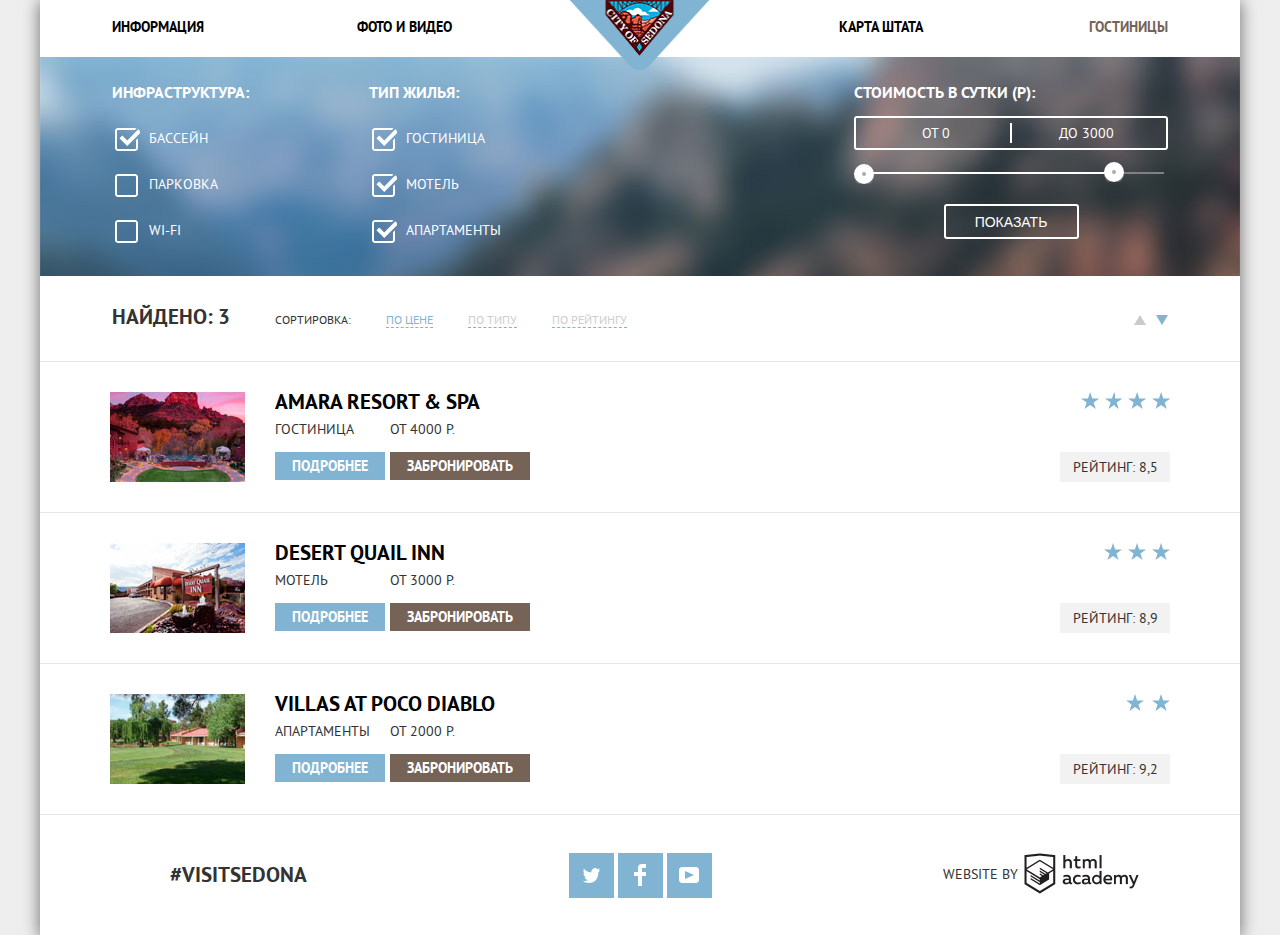
==== commit ef97d6ff: "final" ====
--- a/hotels.html
+++ b/hotels.html
@@ -14,7 +14,7 @@
     <header class="main-header">
       <nav class="main-navigation">
         <a class="main-header-logo" href="index.html">
-          <img src="img/logo-sedona.png" width="140px" height="70px" alt="Логотип City of Sedona">
+          <img src="img/logo-sedona.png" width="140" height="70" alt="Логотип City of Sedona">
         </a>
         <ul class="site-navigation">
           <li><a href="index.html#info">Информация</a></li>
@@ -84,7 +84,7 @@
         <ul class="sorting-item">
 
           <li class="item">
-            <img class="hotel-photo" src="img/amararesortspa.jpg" width="135px" height="90px" alt="Изображение Amara Resort & SPA">
+            <img class="hotel-photo" src="img/amararesortspa.jpg" width="135" height="90" alt="Изображение Amara Resort & SPA">
             <div class="hotel-description">
               <a class="item-title" href="Amara-Resort-SPA.html">Amara Resort & SPA</a>
               <div class="reference">
@@ -102,7 +102,7 @@
           </li>
 
           <li class="item">
-            <img class="hotel-photo"  src="img/desertquailinn-hotels.jpg" width="135px" height="90px" alt="Изображение Desert Quail Inn">
+            <img class="hotel-photo"  src="img/desertquailinn-hotels.jpg" width="135" height="90" alt="Изображение Desert Quail Inn">
             <div class="hotel-description">
               <a class="item-title" href="Desert-Quail-Inn.html">Desert Quail Inn</a>
               <div class="reference">
@@ -120,7 +120,7 @@
           </li>
 
           <li class="item">
-            <img class="hotel-photo" src="img/villasatpocodiablo-hotels.jpg" width="135px" height="90px" alt="Изображение Villas at Poco Diablo">
+            <img class="hotel-photo" src="img/villasatpocodiablo-hotels.jpg" width="135" height="90" alt="Изображение Villas at Poco Diablo">
             <div class="hotel-description">
               <a class="item-title" href="Villas-at-Poco-Diablo.html">Villas at Poco Diablo</a>
               <div class="reference">
--- a/css/style.css
+++ b/css/style.css
@@ -749,7 +749,7 @@
   position: absolute;
   left: 15px;
   border-bottom: 2px solid white;
-  width: 270px;
+  width: 250px;
 }
 
 .results-btn {
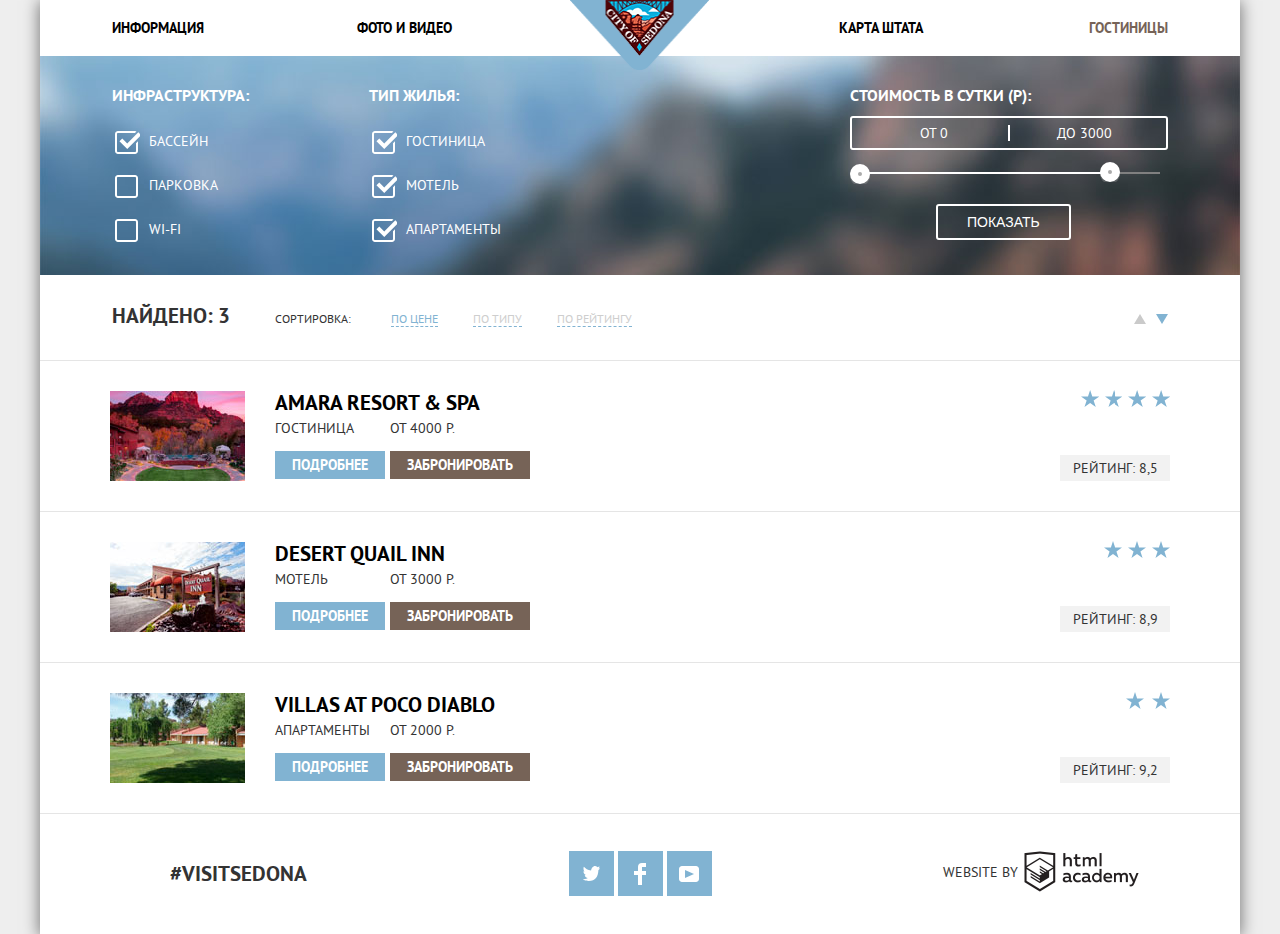
==== commit 045761b7: "new final" ====
--- a/hotels.html
+++ b/hotels.html
@@ -4,7 +4,6 @@
   <head>
     <meta charset="utf-8">
     <title>HTML Academy: Седона</title>
-    <link href="https://fonts.googleapis.com/css?family=PT+Sans:400,700&amp;subset=cyrillic" rel="stylesheet">
     <link href="css/normalize.css" rel="stylesheet">
     <link href="css/style.css" rel="stylesheet">
   </head>
@@ -32,21 +31,21 @@
 
         <form class="search-form" action="/echo" method="post">
           <ul class="settings">
-            <li class="filter">Инфраструктура:
+            <li class="filter"><b>Инфраструктура:</b>
               <ul>
                 <li class="filter-option"><input class="checkbox" type="checkbox" id="infr1" name="pool" value="pool" checked><label for="infr1"> Бассейн</label></li>
                 <li class="filter-option"><input class="checkbox" type="checkbox" id="infr2" name="parking" value="parking"><label for="infr2"> Парковка</label></li>
                 <li class="filter-option"><input class="checkbox" type="checkbox" id="infr3" name="wi-fi" value="wi-fi"><label for="infr3"> Wi-Fi</label></li>
               </ul>
             </li>
-            <li class="filter">Тип жилья:
+            <li class="filter"><b>Тип жилья:</b>
               <ul>
                 <li class="filter-option"><input class="checkbox" type="checkbox" id="type1" name="hotel" value="hotel" checked><label for="type1"> Гостиница</label></li>
                 <li class="filter-option"><input class="checkbox" type="checkbox" id="type2" name="motel" value="motel" checked><label for="type2"> Мотель</label></li>
                 <li class="filter-option"><input class="checkbox" type="checkbox" id="type3" name="apartments" value="apartments" checked><label for="type3"> Апартаменты</label></li>
               </ul>
             </li>
-            <li class="filter">Стоимость в сутки (Р):
+            <li class="filter"><b>Стоимость в сутки (Р):</b>
               <div class="price-range">
                 <p class="from">От 0</p><p>До 3000</p>
               </div>
@@ -145,9 +144,9 @@
       <p class="hashtag">#visitsedona</p>
 
       <div>
-        <a class="social" href="#"><div class="twitter"></div></a>
-        <a class="social" href="#"><div class="facebook"></div></a>
-        <a class="social" href="#"><div class="youtube"></div></a>
+        <a class="social" href="#"><span class="twitter"></span></a>
+        <a class="social" href="#"><span class="facebook"></span></a>
+        <a class="social" href="#"><span class="youtube"></span></a>
       </div>
 
       <p class="copyright">Website by
--- a/css/style.css
+++ b/css/style.css
@@ -1,13 +1,13 @@
 @font-face {
   font-family: "PT Sans";
-  src: url(../fonts/ptsans.woff2) format("woff2");
+  src: url("../fonts/ptsans.woff2") format("woff2");
   font-weight: 400;
   font-style: normal;
 }
 
 @font-face {
   font-family: "PT Sans";
-  src: url(../fonts/ptsansbold.woff2) format("woff2");
+  src: url("../fonts/ptsansbold.woff2") format("woff2");
   font-weight: 700;
   font-style: normal;
 }
@@ -21,7 +21,6 @@
   padding: 0;
   max-width: 1200px;
   min-width: 768px;
-  line-height: 20px;
   text-align: center;
   background-color: rgb(255, 255, 255);
   box-shadow: 0 2px 15px 1px rgba(0, 0, 0, 0.5);
@@ -43,7 +42,7 @@
 
 .maps {
   position:relative;
-  margin-bottom: -30px;
+  margin-bottom: -120px;
 }
 
 .img-map {
@@ -61,7 +60,6 @@
 }
 
 .main-header-logo {
-  display: block;
   padding: 0;
   margin: 0 auto;
 }
@@ -75,6 +73,7 @@
 }
 
 .site-navigation li {
+  margin-top: 5px;
   width: 20%;
   font-weight: bold;
 }
@@ -131,9 +130,12 @@
   font-weight: bold;
 }
 
+.main-footer div {
+  display: flex;
+}
+
 .social {
-  display: inline-block;
-  vertical-align: middle;
+  margin: 0 2px;
   width: 45px;
   height: 45px;
   background-color: rgb(129, 179, 210);
@@ -147,7 +149,7 @@
   background-color: rgb(84, 150, 189);
 }
 
-.social div:active {
+.social span:active {
   opacity: 0.3;
 }
 
@@ -220,7 +222,7 @@
 
 .mountains {
   width: 100%;
-  height: 510px;
+  height: 507px;
   margin: 0 auto;
   background-image: url("../img/background-index.jpg");
   background-position: top;
@@ -230,7 +232,7 @@
 
 .text {
   position: relative;
-  height: 510px;
+  height: 507px;
   width: 100%;
   margin: 0 auto;
   background-image: url("../img/text-index.png");
@@ -243,26 +245,28 @@
   bottom: 0;
   width: 100%;
   height: 60px;
-  margin: 0 auto;
+  margin: 0;
   background: url("../img/frame-index.png");
   background-repeat: no-repeat;
   background-position: bottom;
+  background-size: 100%;
 }
 
 .welcome-promo {
-  margin: 55px auto 25px;
-  line-height: 30px;
+  margin: 60px 0 35px;
+  line-height: 25px;
   font-size: 21px;
   font-weight: bold;
 }
 
 .welcome-text {
-  margin: 0 auto 55px auto;
+  margin-bottom: 55px;
 }
 
 .feature h3 {
   margin: 0;
   text-align: center;
+  line-height: 20px;
   font-size: 21px;
   font-weight: bold;
 }
@@ -292,12 +296,12 @@
   padding: 50px 40px 60px;
   box-sizing: border-box;
   width: 33.33%;
-  flex-grow: 1;
 }
 
 .feature p {
   margin: 0;
   padding: 0;
+  line-height: 20px;
 }
 
 .service-item {
@@ -306,7 +310,7 @@
   padding: 30px 50px 70px;
   box-sizing: border-box;
   width: 33.33%;
-  flex-grow: 1;
+  line-height: 21px;
 }
 
 .features {
@@ -314,13 +318,9 @@
   background-color: rgb(238, 238, 238);
 }
 
-.services {
-  margin: 0 auto;
-}
-
 .number {
   display: block;
-  margin: 22px auto;
+  margin: 25px 0;
 }
 
 .service-navigator,
@@ -335,7 +335,7 @@
 .housing::before {
   content: "";
   display: block;
-  margin: 20px auto 30px;
+  margin: 20px auto 25px;
   width: 75px;
   height: 75px;
   background-image: url("../img/icon-1.svg");
@@ -345,7 +345,7 @@
 .food::before {
   content: "";
   display: block;
-  margin: 20px auto 30px;
+  margin: 20px auto 25px;
   width: 75px;
   height: 75px;
   background-image: url("../img/icon-3.svg");
@@ -355,7 +355,7 @@
 .souvenirs::before {
   content: "";
   display: block;
-  margin: 20px auto 30px;
+  margin: 20px auto 25px;
   width: 65px;
   height: 75px;
   background-image: url("../img/icon-2.svg");
@@ -368,7 +368,6 @@
   background-position: center;
   background-repeat: no-repeat;
   background-size: cover;
-  flex-shrink: 1;
 }
 
 .illustration-2 {
@@ -377,27 +376,28 @@
   background-position: center;
   background-repeat: no-repeat;
   background-size: cover;
-  flex-shrink: 1;
 }
 
 .question {
-  margin: 60px auto 35px;
+  margin-top: 50px;
+  margin-bottom: 27px;
   font-size: 30px;
   text-align: center;
   font-weight: bold;
 }
 
+.instruction {
+  line-height: 23px;
+}
+
 .form {
-  margin: 50px auto 0 auto;
+  margin: 45px auto 0 auto;
 }
 
 .form-title {
-  right: 0;
-  left: 0;
   margin: 0 auto;
-  padding: 35px;
+  padding: 32px;
   width: 565px;
-  height: 90;
   box-sizing: border-box;
   background-color: rgb(118, 99, 87);
 
@@ -431,9 +431,8 @@
   left: 0;
   margin: 0 auto;
   padding: 52px;
-  padding-bottom: 40px;
+  padding-bottom: 60px;
   width: 565px;
-  height: 400px;
   box-sizing: border-box;
   background-color: rgb(255, 255, 255);
   box-shadow: 0 2px 15px 1px rgba(0, 0, 0, 0.5);
@@ -482,7 +481,7 @@
 }
 
 .guests label:last-of-type {
-  margin-left: 25px;
+  margin-left: 20px;
 }
 
 .calendar {
@@ -525,8 +524,8 @@
 
 .counter input {
   padding: 0;
-  width: 35px;
-  height: 35px;
+  width: 38px;
+  height: 40px;
   background-color: rgb(242, 242, 242);
   text-align: center;
   border: none;
@@ -568,8 +567,7 @@
 
 .search-button {
   margin: 0;
-  padding: 0;
-  height: 60px;
+  padding: 15px;
   width: 460px;
   text-align: center;
   vertical-align: middle;
@@ -602,7 +600,6 @@
   background-position: top;
   background-size: cover;
 
-  font-family: inherit;
   color: rgb(255, 255, 255);
 }
 
@@ -613,15 +610,18 @@
   list-style: none;
 
   font-size: 16px;
-  font-weight: bold;
 }
 
 .filter {
   margin-left: 6%;
-  margin-top: 25px;
+  margin-top: 30px;
   margin-bottom: 10px;
   padding: 0;
   text-align: left;
+}
+
+.filter b {
+  font-weight: bold;
 }
 
 .filter ul {
@@ -639,7 +639,7 @@
 }
 
 .filter-option {
-  margin: 26px auto;
+  margin: 28px auto;
   padding-left: 15px;
   font-size: 14px;
   font-weight: normal;
@@ -691,8 +691,8 @@
 }
 
 .price-range {
-  margin: 14px 0;
-  padding: 5px;
+  margin: 11px 0;
+  padding: 7px;
   width: 300px;
   display: flex;
   border: 2px solid white;
@@ -754,10 +754,9 @@
 
 .results-btn {
   display: block;
-  margin: 30px auto 20px;
+  margin: 30px 27% 15px;
   padding: 8px;
   width: 135px;
-  height: 35px;
   border: 2px solid white;
   border-radius: 3px;
   background-color: transparent;
@@ -772,7 +771,7 @@
 }
 
 .results {
-  margin: 20px 6% 17px;
+  margin: 23px 6% 20px;
   display: flex;
   flex-direction: row;
   align-items: baseline;
@@ -784,6 +783,7 @@
 }
 
 .sorting-list {
+  margin-left: 5px;
   display: flex;
   padding: 0;
   list-style: none;
@@ -873,7 +873,7 @@
 .item {
   display: flex;
   margin: 0;
-  padding: 0;
+  padding: 30px 70px;
   border-top: 1px solid rgb(229, 229, 229);
 }
 
@@ -882,23 +882,19 @@
 }
 
 .hotel-photo {
-  margin: 30px;
-  margin-left: 70px;
-  padding: 0;
+  margin: 0;
   align-self: flex-start;
 }
 
 .hotel-description {
-  display: inline-block;
-  vertical-align: top;
   flex-grow: 1;
-  margin: 30px 0;
+  margin-left: 30px;
   padding: 0;
   text-align: left;
 }
 
 .item p {
-  margin: 5px auto 15px;
+  margin: 5px auto 20px;
   padding: 0;
 }
 
@@ -921,7 +917,6 @@
 }
 
 .hotel-info {
-  margin: 0 auto;
   padding: 5px 17px;
   text-align: center;
   vertical-align: middle;
@@ -941,7 +936,6 @@
 }
 
 .hotel-booking {
-  margin: 0 auto;
   padding: 5px 17px;
   text-align: center;
   vertical-align: middle;
@@ -963,10 +957,7 @@
 
 .raiting {
   position: relative;
-  display: inline-block;
   width: 100px;
-  margin-bottom: 30px;
-  margin-right: 70px;
   padding: 5px;
   align-self: flex-end;
   background-color: rgb(242, 242, 242);
@@ -974,7 +965,7 @@
 
 .four-stars::before {
   position: absolute;
-  top: -60px;
+  top: -65px;
   right: 0;
   content: "";
   display: block;
@@ -987,7 +978,7 @@
 
 .three-stars::before {
   position: absolute;
-  top: -60px;
+  top: -65px;
   right: 0;
   content: "";
   display: block;
@@ -1000,7 +991,7 @@
 
 .two-stars::before {
   position: absolute;
-  top: -60px;
+  top: -65px;
   right: 0;
   content: "";
   display: block;
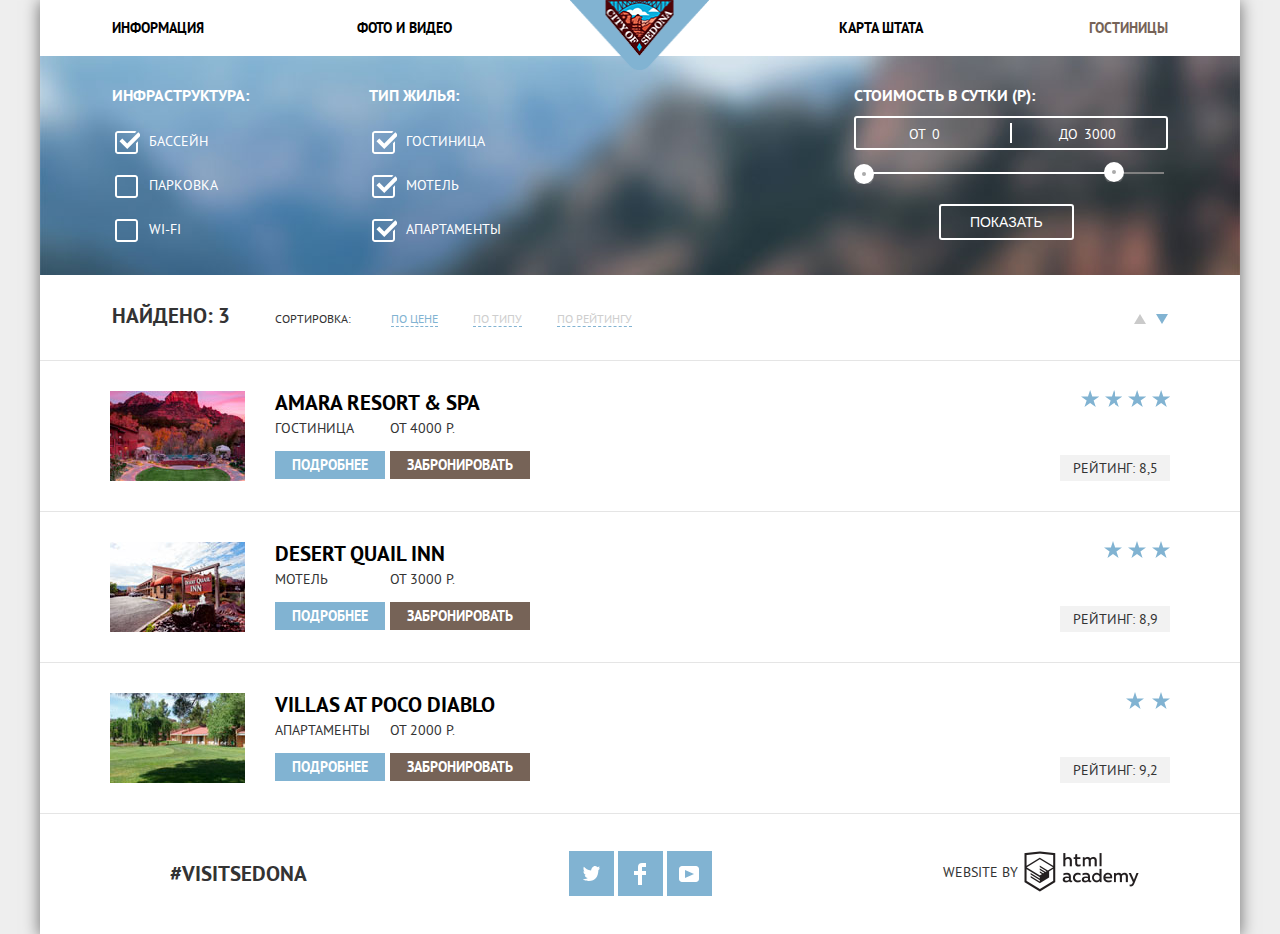
==== commit f8f32546: "final improvement" ====
--- a/hotels.html
+++ b/hotels.html
@@ -5,7 +5,7 @@
     <meta charset="utf-8">
     <title>HTML Academy: Седона</title>
     <link href="css/normalize.css" rel="stylesheet">
-    <link href="css/style.css" rel="stylesheet">
+    <link href="css/style-min.css" rel="stylesheet">
   </head>
 
   <body>
@@ -47,7 +47,14 @@
             </li>
             <li class="filter"><b>Стоимость в сутки (Р):</b>
               <div class="price-range">
-                <p class="from">От 0</p><p>До 3000</p>
+                <div class="from">
+                  <label for="price-range-from">От</label>
+                  <input id="price-range-from" type="number" min="0" max="3000" step="100" value="0">
+                </div>
+                <div class="to">
+                  <label for="price-range-to">До</label>
+                  <input id="price-range-to" type="number" min="0" max="3000" step="100" value="3000">
+                </div>
               </div>
               <div class="range">
                 <div class="left handle">
--- a/css/style-min.css
+++ b/css/style-min.css
@@ -0,0 +1 @@
+@font-face{font-family:"PT Sans";src:url(../fonts/ptsans.woff2) format("woff2");font-weight:400;font-style:normal}@font-face{font-family:"PT Sans";src:url(../fonts/ptsansbold.woff2) format("woff2");font-weight:700;font-style:normal}html{background-color:#eee}body{margin:0 auto;padding:0;max-width:1200px;min-width:768px;text-align:center;background-color:#fff;box-shadow:0 2px 15px 1px rgba(0,0,0,.5);font-family:"PT Sans","Arial",sans-serif;font-size:14px;color:#333;text-transform:uppercase}a{text-decoration:none;color:#000}.visually-hidden{display:none}.maps{position:relative;margin-bottom:-120px}.img-map{z-index:-1;position:absolute;top:0;left:0;max-width:100%}.main-header-logo,.main-navigation{padding:0;margin:0 auto}.main-navigation ul{display:flex;justify-content:space-between;padding:0;margin:-58px 6% 20px;list-style:none}.site-navigation li{margin-top:5px;width:20%;font-weight:700}.site-navigation li:first-child,.site-navigation li:nth-child(2){text-align:left}.site-navigation li:nth-child(2){margin-right:55px}.site-navigation li:nth-child(3){margin-left:55px}.site-navigation li:last-child,.site-navigation li:nth-child(3){text-align:right}.site-navigation a:hover{color:#81b3d2}.site-navigation a:active{color:#cecece}.visited{color:#766357}.main-footer{position:relative;z-index:10;display:flex;justify-content:space-between;align-items:center;height:120px;margin:0 auto;padding:0;background-color:rgba(255,255,255,.8)}.hashtag{width:33%;vertical-align:middle;text-align:center;font-size:21px;font-weight:700}.main-footer div{display:flex}.social{margin:0 2px;width:45px;height:45px;background-color:#81b3d2}.social:hover{background-color:#669ec0}.social:active{background-color:#5496bd}.social span:active{opacity:.3}.facebook,.twitter,.youtube{display:block;width:45px;height:45px;background-image:url(../img/twitter.svg);background-repeat:no-repeat;background-position:center}.facebook,.youtube{background-image:url(../img/fb-icon.svg)}.youtube{background-image:url(../img/youtube.svg)}.copyright{display:inline-block;align-items:middle;width:33%;white-space:nowrap}.design,.design:active{display:inline-block;width:120px;height:45px;vertical-align:middle}.design,.design:active,.design:hover{background-image:url(../img/logo-htmlacademy.png);background-repeat:no-repeat;background-size:auto;background-position:50% 0}.design:active,.design:hover{background-position:50% 53%}.design:active{background-position:50% 104%}.mountains{height:507px;margin:0 auto;background-image:url(../img/background-index.jpg);background-position:top;background-size:cover}.frame,.mountains,.text{width:100%;background-repeat:no-repeat}.text{background-image:url(../img/text-index.png);position:relative;height:507px;margin:0 auto;background-position:center}.frame{position:absolute;bottom:0;height:60px;margin:0;background:url(../img/frame-index.png);background-position:bottom;background-size:100% 60px}.welcome-promo{margin:60px 0 35px;line-height:25px;font-size:21px;font-weight:700}.welcome-text{margin-bottom:55px}.feature h3,.service-item h3{text-align:center;font-size:21px;font-weight:700}.feature h3{line-height:20px;margin:0}.service-item h3{margin:30px auto 25px}.features-ill{margin:0;display:flex;box-sizing:border-box;background-color:#81b3d2;color:#fff}.reverse{display:flex;flex-direction:row-reverse}.feature,.service-item{margin:0;padding:50px 40px 60px;box-sizing:border-box;width:33.33%}.feature p{margin:0;padding:0;line-height:20px}.service-item{position:relative;padding:30px 50px 70px;line-height:21px}.features{margin:0;background-color:#eee}.number{display:block;margin:25px 0}.features-list,.service-navigator{margin:0;padding:0;display:flex;justify-content:space-between;list-style:none}.food::before,.housing::before,.souvenirs::before{content:"";display:block;margin:20px auto 25px;width:75px;height:75px;background-image:url(../img/icon-1.svg);background-repeat:no-repeat}.food::before,.souvenirs::before{background-image:url(../img/icon-3.svg)}.souvenirs::before{width:65px;background-image:url(../img/icon-2.svg)}.illustration-1,.illustration-2{width:66.66%;background-color:#81b3d2;background-image:url(../img/sedonacity-index.jpg);background-position:center;background-repeat:no-repeat;background-size:cover}.illustration-2{background-image:url(../img/devilroad-index.jpg)}.question{margin-top:50px;margin-bottom:27px;font-size:30px;text-align:center;font-weight:700}.instruction{line-height:23px}.form{margin:45px auto 0}.form-title,.hotel-search{margin:0 auto;width:565px;box-sizing:border-box}.form-title{font-size:21px;font-weight:700;padding:32px;background-color:#766357;text-align:center}.form-title a{color:#fff}.form-title a:active{color:rgba(255,225,225,.5)}.form-title:hover{background-color:#604e43}.form-title:active{background-color:#503e33}.hotel-search{z-index:10;position:absolute;display:flex;flex-direction:column;right:0;left:0;padding:52px 52px 60px;background-color:#fff;box-shadow:0 2px 15px 1px rgba(0,0,0,.5);text-align:left;font:inherit}.date{position:relative;display:flex;align-items:baseline;margin-bottom:25px;padding:0}.date input{margin-left:auto;padding:0;width:340px;height:35px;background-color:#f2f2f2;border:3px solid #f2f2f2}.date input:hover{background-color:#ebebeb;border:3px solid #ebebeb}.date input:focus{background:0 0;border:3px solid #ebebeb}.form input[type=text]{font-weight:700;text-transform:uppercase;font-family:inherit}.form label{margin-left:0;text-align:left;font-weight:700}.guests label:last-of-type{margin-left:20px}.calendar,.calendar:active,.calendar:hover{display:block;width:25px;height:25px;background-image:url(../img/calendar.png);background-repeat:no-repeat}.calendar{position:absolute;top:10px;right:10px;background-position:top}.calendar:active,.calendar:hover{background-position:50% 53%}.calendar:active{background-position:50% 104%}.guests{display:flex;margin-top:5px;margin-bottom:55px;padding:0;align-items:baseline}.counter input{padding:0;width:38px;height:40px;background-color:#f2f2f2;text-align:center;border:0;border-radius:0;font-size:14px;font-weight:700}.counter{display:flex;flex-grow:1;font-size:0}.counter:first-of-type{margin-left:45px;justify-content:flex-start}.counter:last-of-type{justify-content:flex-end}.counter-down,.counter-up{color:#cacaca}.counter-down:hover,.counter-up:hover{color:#000}.counter-down:active,.counter-up:active{color:#81b3d2}.search-button{margin:0;padding:15px;width:460px;text-align:center;vertical-align:middle;border:0;border-radius:0;font-size:21px;font-weight:700;text-transform:uppercase;color:#fff}.search-button,.search-button:hover{background-color:#81b3d2}.search-button:active{background-color:#5496bd;color:rgba(255,255,255,.5)}.search-form{max-width:1200px;min-width:768px;margin:0;padding:0;background:url(../img/background-hotes.jpg) no-repeat;background-position:top;background-size:cover;color:#fff}.settings{display:flex;margin:0;padding:0;list-style:none;font-size:16px}.filter{margin-left:6%;margin-top:30px;margin-bottom:10px;padding:0;text-align:left}.filter b{font-weight:700}.filter ul{padding:0;list-style:none}.filter:nth-of-type(2){margin-left:10%}.filter:last-child{margin-left:auto;margin-right:6%}.filter-option{margin:28px auto;padding-left:15px;font-size:14px;font-weight:400}.checkbox{opacity:0}.filter label{position:relative;margin:0;padding-left:5px;padding-top:2px}input[type=checkbox]+label::before{position:absolute;top:0;left:-25px;content:"";display:block;width:25px;height:25px;background-image:url(../img/checkbox-off.svg);background-repeat:no-repeat;background-position:left}input[type=checkbox]:disabled+label::before{opacity:.5}input[type=checkbox]:checked+label::before{position:absolute;top:0;left:-25px;content:"";display:block;width:25px;height:25px;background-image:url(../img/checkbox-on.svg);background-repeat:no-repeat;background-position:left}input[type=checkbox]:checked:disabled+label::before{opacity:.5}.price-range{margin:11px 0;padding:5px;width:300px;display:flex;border:2px solid #fff;border-radius:3px}.price-range input,.price-range label{vertical-align:middle;font-size:14px;font-weight:400}.price-range input{background-color:transparent;border:0;text-align:left;font-family:inherit;color:inherit}.price-range label{padding-left:30px}.price-range div{width:50%;text-align:center}.from{border-right:2px solid #fff}.range{position:relative;margin:22px 0;border-bottom:2px solid gray;width:310px;cursor:pointer}.handle{display:inline-block;vertical-align:top;width:20px;height:20px;background-image:url(../img/filter-button.svg);background-repeat:no-repeat}.handle:hover{transform:scale(1.1)}.left,.right{position:absolute;top:-8px}.right{top:-10px;right:40px}.filled-range{position:absolute;left:15px;border-bottom:2px solid #fff;width:250px}.results-btn{display:block;margin:30px 27% 15px;padding:8px;width:135px;border:2px solid #fff;border-radius:3px;background-color:transparent;color:inherit;font-size:14px;text-transform:uppercase}.results-btn:hover{background-color:#fff;color:#333}.results{margin:23px 6% 20px;display:flex;flex-direction:row;align-items:baseline}.sorting{margin-left:45px;font-size:12px}.sorting-list{margin-left:5px;display:flex;padding:0;list-style:none}.sorting-list li{margin-left:35px;font-size:12px}.item-title,.results-title{margin:0;font-size:21px;font-weight:700}.sorting-controls{display:flex;margin-left:auto;align-self:center}.sorting-up{margin-right:10px;width:0;height:0;border-left:6px solid transparent;border-right:6px solid transparent;border-bottom:10px solid #cacaca}.sorting-list a,.sorting-list a:hover{border-bottom:1px dashed #81b3d2;color:#cecece}.sorting-list a:hover{color:#81b3d2}.sorting-list a:active{color:#000}.sorting-list:first-of-type .active{color:#81b3d2}.sorting-up:hover{border-bottom:10px solid #000}.sorting-up:active{border-bottom:10px solid #81b3d2}.sorting-down{width:0;height:0;border-top:10px solid #cacaca;border-left:6px solid transparent;border-right:6px solid transparent}.sorting-down:hover{border-top:10px solid #000}.on,.sorting-down:active{border-top:10px solid #81b3d2}.item,.sorting-item{margin:0;padding:0}.item{display:flex;padding:30px 70px;border-top:1px solid #e5e5e5}.item:last-child{border-bottom:1px solid #e5e5e5}.hotel-photo{margin:0;align-self:flex-start}.hotel-description{flex-grow:1;margin-left:30px;padding:0;text-align:left}.item p{margin:5px auto 20px;padding:0}.reference{display:flex;flex-direction:row}.reference,.reference div{margin-right:5px}.item-title:hover{color:#81b3d2}.item-title:active{color:#cecece}.hotel-booking,.hotel-info{padding:5px 17px;text-align:center;vertical-align:middle;background-color:#81b3d2;font-weight:700;color:#fff}.hotel-info:hover{background-color:#669ec0}.hotel-info:active{background-color:#5496bd;color:rgba(255,225,225,.5)}.hotel-booking{background-color:#766357;font-size:14px}.hotel-booking:hover{background-color:#604e43}.hotel-booking:active{background-color:#503e33;color:rgba(255,225,225,.5)}.raiting{position:relative;width:100px;padding:5px;align-self:flex-end;background-color:#f2f2f2}.four-stars::before,.three-stars::before,.two-stars::before{position:absolute;top:-65px;right:0;content:"";display:block;margin-left:auto;width:89px;height:18px;background-image:url(../img/star.svg);background-repeat:space}.three-stars::before,.two-stars::before{width:66px}.two-stars::before{width:44px}.modal{display:none}
